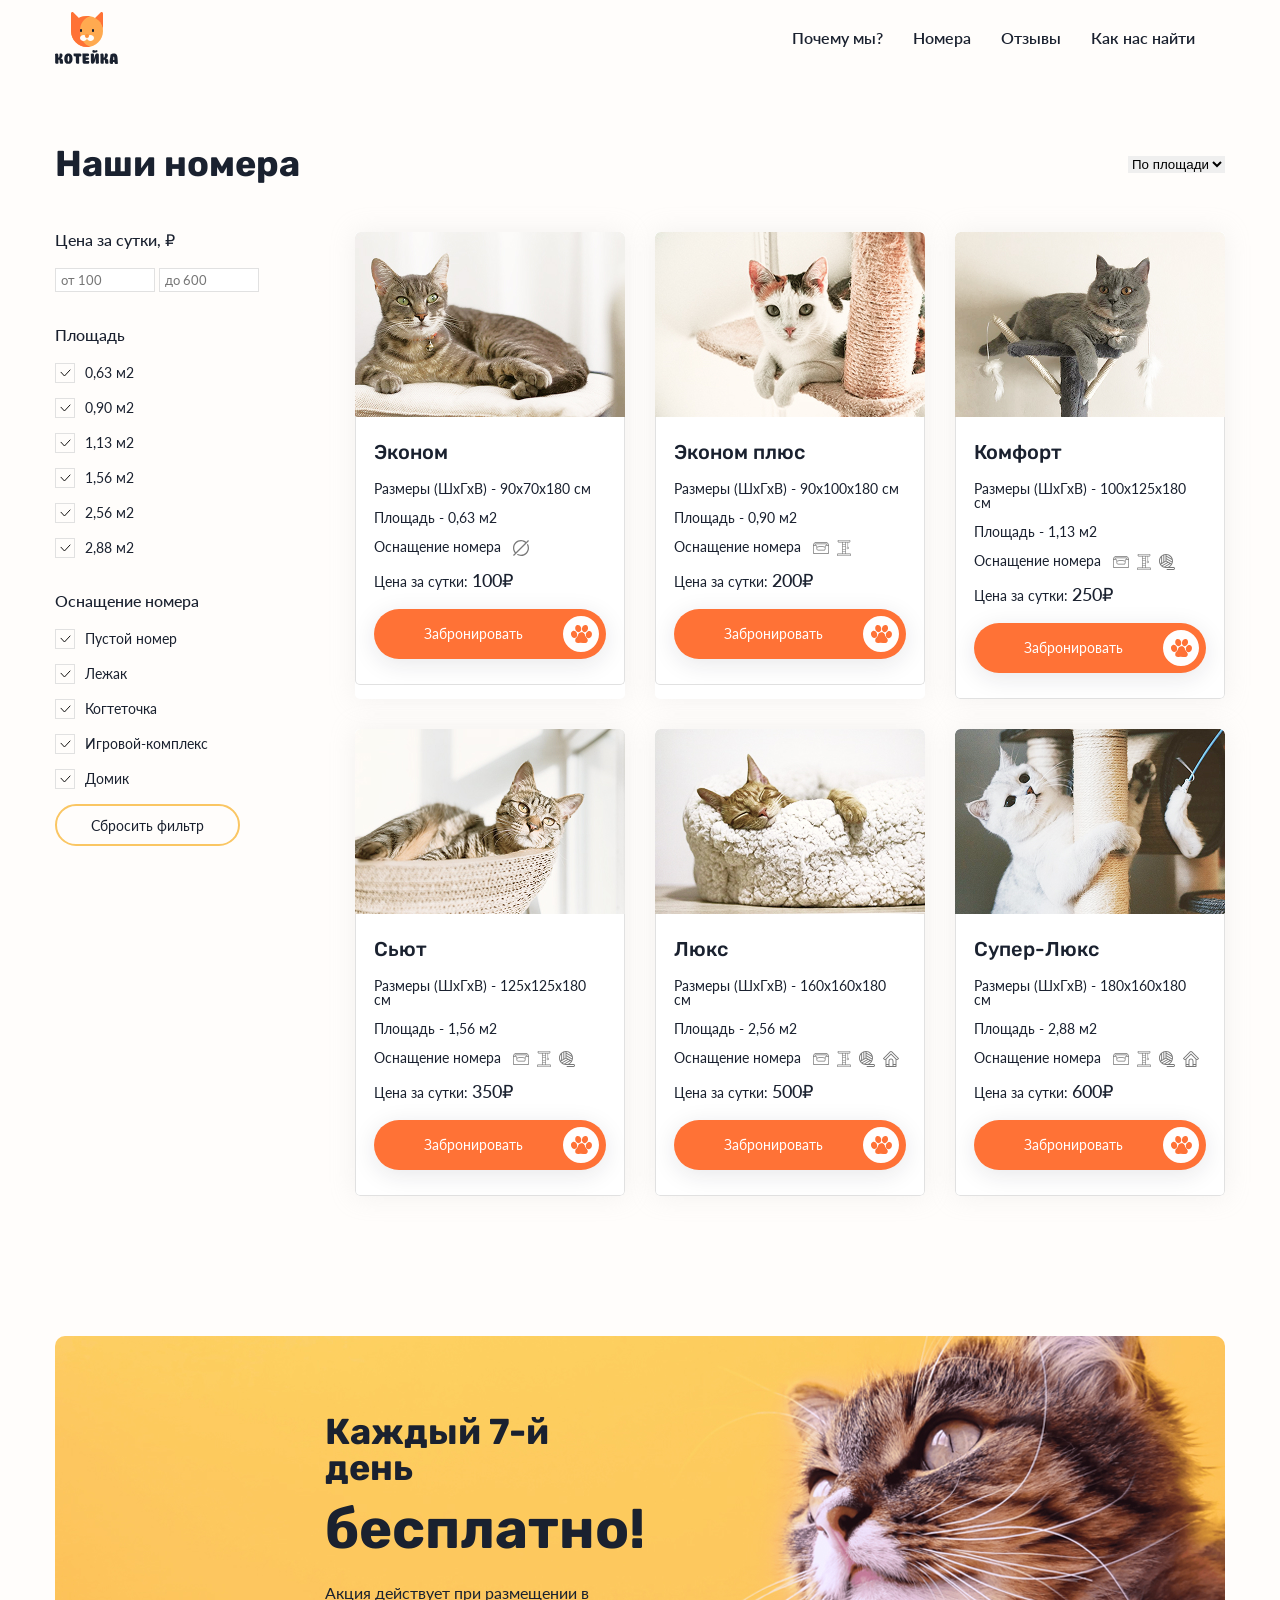
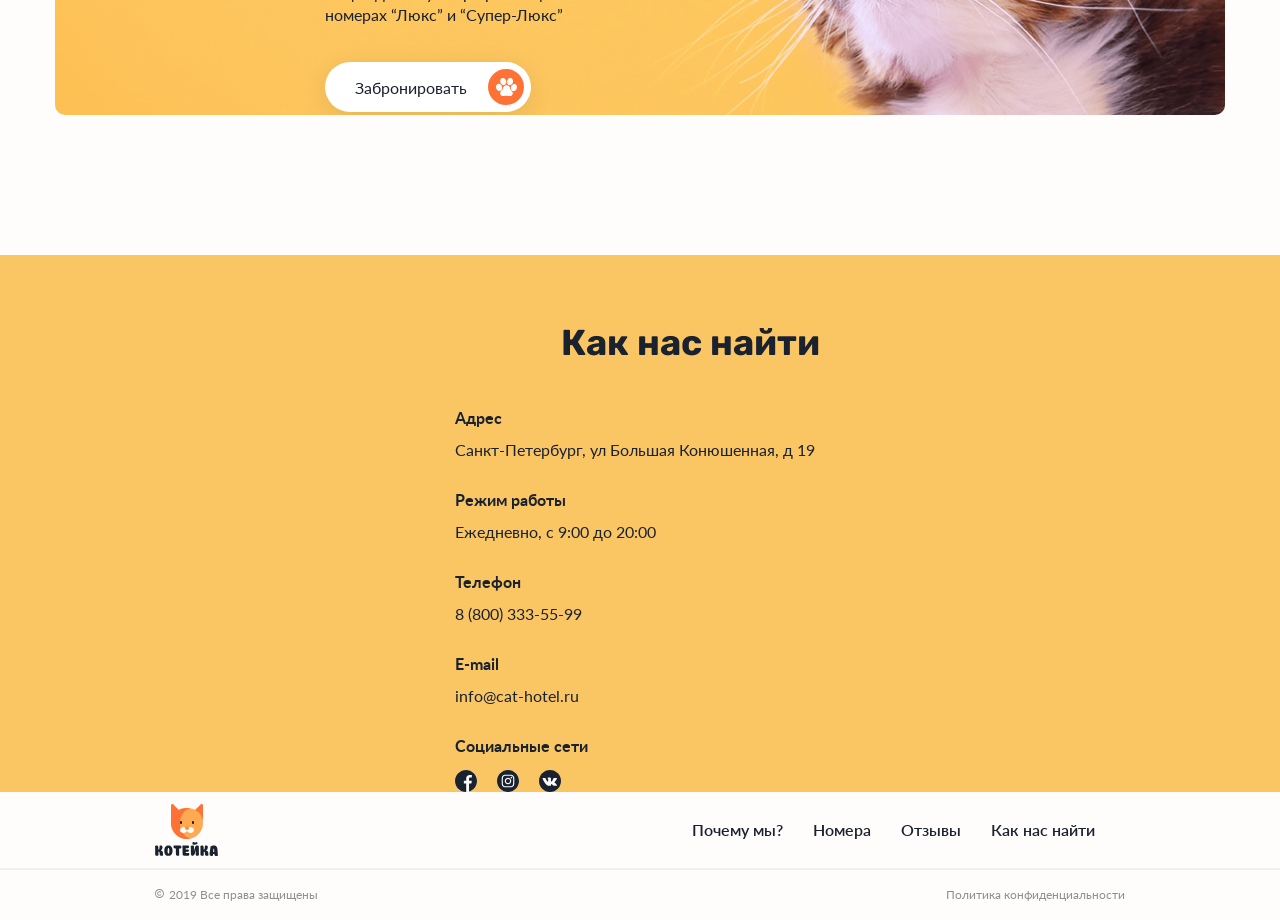
==== nomera.html @ 7b689180 "start" ====
<!DOCTYPE html>
<html lang="en">

<head>
  <meta charset="utf-8">
  <meta name="keywords" content="важные, ключевые, слова">
  <meta name="description" content="краткое описание">
  <title>Котейка</title>
  <link rel="stylesheet" href="css/reset.css">
  <link rel="stylesheet" href="css/fonts.css">
  <link rel="stylesheet" href="css/style.css">
  <link rel="stylesheet" href="css/slider_css.css">

</head>

<body>
  <div class="wrapper">
    <header class="header">
      <div class="header_top">
        <div class="container">
          <div class="headet_top-inner">
            <div class="logo"><a href="#"><img src="images/лого.svg" alt="logo"></a></div>
            <div class="header_nav">
              <ul class="nav">
                <li class="nav_list"><a href="index.html#pochemuMi">Почему мы? </a></li>
                <li class="nav_list"><a href="nomera.html">Номера </a></li>
                <li class="nav_list"><a href="index.html#reviews">Отзывы </a></li>
                <li class="nav_list"><a href="index.html#map">Как нас найти</a></li>
              </ul>
            </div>
          </div>
        </div>
      </div>
    </header>
    <main>
      <section class="filtr">
        <div class="container">
          <div class="filtr-inner">
            <!-- Заголовок и сортировка (селектолр) -->
            <div class="filtr_heading">
              <div class="heading heading-filtr">Наши номера</div>
              <select class="filtr_heading-sortirowka" name="sort">
                <option value="plB"><img src="images/filtr/sort/Vector 8.svg" alt="">По площади</option>
                <option value="plM"><img src="images/filtr/sort/Vector 82.svg" alt="">По площади</option>
                <option value="cB"><img src="images/filtr/sort/Vector 8.svg" alt="">По цене</option>
                <option value="cM"><img src="images/filtr/sort/Vector 82.svg" alt="">По цене</option>
              </select>
            </div>
            <!-- тело в котором параметры и грид -->
            <div class="filtr_body">
              <!-- параметры -->
              <div class="filtr_body_parametr">
                <p>Цена за сутки, ₽</p>
                <input type="number" placeholder="от 100" type="number" min="100" max="600">
                <input type="number" placeholder="до 600" type="number" min="100" max="600">


                <p>Площадь</p>
                <label>
                  <input type="checkbox" class="fake_ch" checked>
                  <span class="real_ch">
                    <svg width="11" height="8" viewBox="0 0 11 8" fill="none" xmlns="http://www.w3.org/2000/svg">
                      <path d="M1 3.25L4.46154 7L10 1" stroke="#141312" stroke-linecap="round"
                        stroke-linejoin="round" />
                    </svg>
                  </span>
                  0,63 м2
                </label>
                <label>
                  <input type="checkbox" class="fake_ch" checked>
                  <span class="real_ch">
                    <svg width="11" height="8" viewBox="0 0 11 8" fill="none" xmlns="http://www.w3.org/2000/svg">
                      <path d="M1 3.25L4.46154 7L10 1" stroke="#141312" stroke-linecap="round"
                        stroke-linejoin="round" />
                    </svg>
                  </span>
                  0,90 м2
                </label>
                <label>
                  <input type="checkbox" class="fake_ch" checked>
                  <span class="real_ch">
                    <svg width="11" height="8" viewBox="0 0 11 8" fill="none" xmlns="http://www.w3.org/2000/svg">
                      <path d="M1 3.25L4.46154 7L10 1" stroke="#141312" stroke-linecap="round"
                        stroke-linejoin="round" />
                    </svg>
                  </span>
                  1,13 м2
                </label>
                <label>
                  <input type="checkbox" class="fake_ch" checked>
                  <span class="real_ch">
                    <svg width="11" height="8" viewBox="0 0 11 8" fill="none" xmlns="http://www.w3.org/2000/svg">
                      <path d="M1 3.25L4.46154 7L10 1" stroke="#141312" stroke-linecap="round"
                        stroke-linejoin="round" />
                    </svg>
                  </span>
                  1,56 м2
                </label>
                <label>
                  <input type="checkbox" class="fake_ch" checked>
                  <span class="real_ch">
                    <svg width="11" height="8" viewBox="0 0 11 8" fill="none" xmlns="http://www.w3.org/2000/svg">
                      <path d="M1 3.25L4.46154 7L10 1" stroke="#141312" stroke-linecap="round"
                        stroke-linejoin="round" />
                    </svg>
                  </span>
                  2,56 м2
                </label>
                <label>
                  <input type="checkbox" class="fake_ch" checked>
                  <span class="real_ch">
                    <svg width="11" height="8" viewBox="0 0 11 8" fill="none" xmlns="http://www.w3.org/2000/svg">
                      <path d="M1 3.25L4.46154 7L10 1" stroke="#141312" stroke-linecap="round"
                        stroke-linejoin="round" />
                    </svg>
                  </span>
                  2,88 м2
                </label>

                <p class="filtr_body_parametr-fix_p">Оснащение номера</p>
                <label>
                  <input type="checkbox" class="fake_ch" checked>
                  <span class="real_ch">
                    <svg width="11" height="8" viewBox="0 0 11 8" fill="none" xmlns="http://www.w3.org/2000/svg">
                      <path d="M1 3.25L4.46154 7L10 1" stroke="#141312" stroke-linecap="round"
                        stroke-linejoin="round" />
                    </svg>
                  </span>
                  Пустой номер
                </label>
                <label>
                  <input type="checkbox" class="fake_ch" checked>
                  <span class="real_ch">
                    <svg width="11" height="8" viewBox="0 0 11 8" fill="none" xmlns="http://www.w3.org/2000/svg">
                      <path d="M1 3.25L4.46154 7L10 1" stroke="#141312" stroke-linecap="round"
                        stroke-linejoin="round" />
                    </svg>
                  </span>
                  Лежак
                </label>
                <label>
                  <input type="checkbox" class="fake_ch" checked>
                  <span class="real_ch">
                    <svg width="11" height="8" viewBox="0 0 11 8" fill="none" xmlns="http://www.w3.org/2000/svg">
                      <path d="M1 3.25L4.46154 7L10 1" stroke="#141312" stroke-linecap="round"
                        stroke-linejoin="round" />
                    </svg>
                  </span>
                  Когтеточка
                </label>
                <label>
                  <input type="checkbox" class="fake_ch" checked>
                  <span class="real_ch">
                    <svg width="11" height="8" viewBox="0 0 11 8" fill="none" xmlns="http://www.w3.org/2000/svg">
                      <path d="M1 3.25L4.46154 7L10 1" stroke="#141312" stroke-linecap="round"
                        stroke-linejoin="round" />
                    </svg>
                  </span>
                  Игровой-комплекс
                </label>
                <label>
                  <input type="checkbox" class="fake_ch" checked>
                  <span class="real_ch">
                    <svg width="11" height="8" viewBox="0 0 11 8" fill="none" xmlns="http://www.w3.org/2000/svg">
                      <path d="M1 3.25L4.46154 7L10 1" stroke="#141312" stroke-linecap="round"
                        stroke-linejoin="round" />
                    </svg>
                  </span>
                  Домик
                </label>


                <a href="#" class="knopka knopka-param">Сбросить фильтр</a>
              </div>


              <!-- грид -->
              <div class="filtr_body_grid">
                <!-- 1 -->
                <div class="filtr_body_grid_item">
                  <img src="images/filtr/content/1.jpg" alt="">
                  <div class="filtr_body_grid_item_inner">
                    <div class="filtr_body_grid_item-heading">Эконом</div>
                    <ul class="filtr_body_grid_item-ul">
                      <li class="filtr_body_grid_item-li">Размеры (ШхГхВ) - 90х70х180 см</li>
                      <li class="filtr_body_grid_item-li">Площадь - 0,63 м2</li>
                      <li class="filtr_body_grid_item-li filtr_body_grid_item-li_flex">Оснащение номера
                        <div class="filtr_body_grid_item-li_flex-img">
                          <img src="images/filtr/icons/pusto.svg" alt="">
                        </div>
                      </li>
                      <li class="filtr_body_grid_item-li">Цена за сутки: <span>100₽</span></li>
                    </ul>
                    <a href="#" class="knopka filter-knopka">Забронировать</a>
                  </div>
                </div>
                <!-- 2 -->
                <div class="filtr_body_grid_item">
                  <img src="images/filtr/content/2.jpg" alt="">
                  <div class="filtr_body_grid_item_inner">
                    <div class="filtr_body_grid_item-heading">Эконом плюс</div>
                    <ul class="filtr_body_grid_item-ul">
                      <li class="filtr_body_grid_item-li">Размеры (ШхГхВ) - 90х100х180 см</li>
                      <li class="filtr_body_grid_item-li">Площадь - 0,90 м2</li>
                      <li class="filtr_body_grid_item-li filtr_body_grid_item-li_flex">Оснащение номера
                        <div class="filtr_body_grid_item-li_flex-img">
                          <img src="images/filtr/icons/1.svg" alt="">
                          <img src="images/filtr/icons/2.svg" alt="">
                        </div>
                      </li>
                      <li class="filtr_body_grid_item-li">Цена за сутки: <span>200₽</span></li>
                    </ul>
                    <a href="#" class="knopka filter-knopka">Забронировать</a>
                  </div>
                </div>
                <!-- 3 -->
                <div class="filtr_body_grid_item">
                  <img src="images/filtr/content/3.jpg" alt="">
                  <div class="filtr_body_grid_item_inner">
                    <div class="filtr_body_grid_item-heading">Комфорт</div>
                    <ul class="filtr_body_grid_item-ul">
                      <li class="filtr_body_grid_item-li">Размеры (ШхГхВ) - 100х125х180 см</li>
                      <li class="filtr_body_grid_item-li">Площадь - 1,13 м2</li>
                      <li class="filtr_body_grid_item-li filtr_body_grid_item-li_flex">Оснащение номера
                        <div class="filtr_body_grid_item-li_flex-img">
                          <img src="images/filtr/icons/1.svg" alt="">
                          <img src="images/filtr/icons/2.svg" alt="">
                          <img src="images/filtr/icons/3.svg" alt="">
                        </div>
                      </li>
                      <li class="filtr_body_grid_item-li">Цена за сутки: <span>250₽</span></li>
                    </ul>
                    <a href="#" class="knopka filter-knopka">Забронировать</a>
                  </div>
                </div>
                <!-- 4 -->
                <div class="filtr_body_grid_item">
                  <img src="images/filtr/content/4.jpg" alt="">
                  <div class="filtr_body_grid_item_inner">
                    <div class="filtr_body_grid_item-heading">Сьют</div>
                    <ul class="filtr_body_grid_item-ul">
                      <li class="filtr_body_grid_item-li">Размеры (ШхГхВ) - 125х125х180 см</li>
                      <li class="filtr_body_grid_item-li">Площадь - 1,56 м2</li>
                      <li class="filtr_body_grid_item-li filtr_body_grid_item-li_flex">Оснащение номера
                        <div class="filtr_body_grid_item-li_flex-img">
                          <img src="images/filtr/icons/1.svg" alt="">
                          <img src="images/filtr/icons/2.svg" alt="">
                          <img src="images/filtr/icons/3.svg" alt="">
                        </div>
                      </li>
                      <li class="filtr_body_grid_item-li">Цена за сутки: <span>350₽</span></li>
                    </ul>
                    <a href="#" class="knopka filter-knopka">Забронировать</a>
                  </div>
                </div>
                <!-- 5 -->
                <div class="filtr_body_grid_item">
                  <img src="images/filtr/content/5.jpg" alt="">
                  <div class="filtr_body_grid_item_inner">
                    <div class="filtr_body_grid_item-heading">Люкс</div>
                    <ul class="filtr_body_grid_item-ul">
                      <li class="filtr_body_grid_item-li">Размеры (ШхГхВ) - 160х160х180 см</li>
                      <li class="filtr_body_grid_item-li">Площадь - 2,56 м2</li>
                      <li class="filtr_body_grid_item-li filtr_body_grid_item-li_flex">Оснащение номера
                        <div class="filtr_body_grid_item-li_flex-img">
                          <img src="images/filtr/icons/1.svg" alt="">
                          <img src="images/filtr/icons/2.svg" alt="">
                          <img src="images/filtr/icons/3.svg" alt="">
                          <img src="images/filtr/icons/4.svg" alt="">
                        </div>
                      </li>
                      <li class="filtr_body_grid_item-li">Цена за сутки: <span>500₽</span></li>
                    </ul>
                    <a href="#" class="knopka filter-knopka">Забронировать</a>
                  </div>
                </div>
                <!-- 6 -->
                <div class="filtr_body_grid_item">
                  <img src="images/filtr/content/6.jpg" alt="">
                  <div class="filtr_body_grid_item_inner">
                    <div class="filtr_body_grid_item-heading">Супер-Люкс</div>
                    <ul class="filtr_body_grid_item-ul">
                      <li class="filtr_body_grid_item-li">Размеры (ШхГхВ) - 180х160х180 см</li>
                      <li class="filtr_body_grid_item-li">Площадь - 2,88 м2</li>
                      <li class="filtr_body_grid_item-li filtr_body_grid_item-li_flex">Оснащение номера
                        <div class="filtr_body_grid_item-li_flex-img">
                          <img src="images/filtr/icons/1.svg" alt="">
                          <img src="images/filtr/icons/2.svg" alt="">
                          <img src="images/filtr/icons/3.svg" alt="">
                          <img src="images/filtr/icons/4.svg" alt="">
                        </div>
                      </li>
                      <li class="filtr_body_grid_item-li">Цена за сутки: <span>600₽</span></li>
                    </ul>
                    <a href="#" class="knopka filter-knopka">Забронировать</a>
                  </div>
                </div>
              </div>
            </div>
          </div>
        </div>
      </section>
      <section class="aside">
        <div class="container">
          <div class="aside-inner">
            <div class="aside_inner-item">
              <div class="aside-h1">Каждый 7-й день</div>
              <div class="aside-h2">бесплатно!</div>
              <div class="aside-p">Акция действует при размещении
                в номерах “Люкс” и “Супер-Люкс” </div>
              <a href="#" class="knopka oboi_knopka">Забронировать</a>
            </div>
          </div>
        </div>

      </section>
      <section class="map" id="map">
        <div class="container">
          <div class="map-inner">
            <div class="map_text">
              <div class="heading heading_map">Как нас найти</div>
              <div class="map_text_fake">
                <div class="map_text_heading-mini">Адрес</div>
                <div class="map_text_p">Санкт-Петербург,
                  ул Большая Конюшенная, д 19</div>

                <div class="map_text_heading-mini">Режим работы</div>
                <div class="map_text_p">Ежедневно, с 9:00 до 20:00</div>

                <div class="map_text_heading-mini">Телефон</div>
                <div class="map_text_p">8 (800) 333-55-99</div>

                <div class="map_text_heading-mini">E-mail</div>
                <div class="map_text_p">info@cat-hotel.ru</div>

                <div class="map_text_heading-mini">Социальные сети</div>
                <ul class="map_text_ul">
                  <a href="#" class="map_text_ul_li">
                    <li><img src="images/icons/1.svg" alt=""></li>
                  </a>
                  <a href="#" class="map_text_ul_li">
                    <li><img src="images/icons/2.svg" alt=""></li>
                  </a>
                  <a href="#" class="map_text_ul_li">
                    <li><img src="images/icons/3.svg" alt=""></li>
                  </a>
                </ul>
              </div>
            </div>
          </div>
        </div>
        <div class="map_script">
          <script type="text/javascript" charset="utf-8" async
            src="https://api-maps.yandex.ru/services/constructor/1.0/js/?um=constructor%3Aa5fc6bd078cab195d13f2b5de5ab427fbbad69decf371b7829a983c50aaca92b&amp;width=800&amp;height=580&amp;lang=ru_RU&amp;scroll=true"></script>
        </div>
      </section>
      <footer class="footer">
        <div class="header_top">
          <div class="container">
            <div class="container-footer">
              <div class="headet_top-inner">
                <div class="logo"><a href="#"><img src="images/лого.svg" alt="logo"></a></div>
                <div class="header_nav">
                  <ul class="nav">
                    <li class="nav_list"><a href="index.html#pochemuMi">Почему мы? </a></li>
                    <li class="nav_list"><a href="nomera.html">Номера </a></li>
                    <li class="nav_list"><a href="index.html#reviews">Отзывы </a></li>
                    <li class="nav_list"><a href="index.html#map">Как нас найти</a></li>
                  </ul>
                </div>
              </div>
            </div>
          </div>
        </div>
        <div class="linia"></div>
        <div class="footer_bottom">
          <div class="container">
            <div class="container-footer">
              <div class="footer_bottom-inner">
                <div class="footer_bottom-p"><img src="images/main/c.svg" alt="">2019 Все права
                  защищены</div>
                <div class="footer_bottom-p">Политика конфиденциальности</div>
              </div>
            </div>
          </div>
        </div>
      </footer>
    </main>
  </div>
  <script src="js/jquery-3.7.1.min.js"></script>
  <script src="js/slick-1.8.1/slick/slick.min.js"></script>
  <script src="js/index.js"></script>

</body>

</html>
---- css/fonts.css ----
@font-face {
  font-family: "Lato-Regular";
  src: local("Lato-Regular"),
        url("../fonts/Lato-Regular.woff2") format('woff2');
  font-display: swap;
}

@font-face {
  font-family: "Lato-Medium";
  src: local("Lato-Medium"),
        url("../fonts/Lato-Medium.woff2") format('woff2');
  font-display: swap;
}
@font-face {
  font-family: "Lato-SemiBold";
  src: local("Lato-SemiBold"),
        url("../fonts/Lato-SemiBold.woff2") format('woff2');
  font-display: swap;
}
@font-face {
  font-family: "Lato-Bold";
  src: local("Lato-Bold"),
        url("../fonts/Lato-Bold.woff2") format('woff2');
  font-display: swap;
}


@font-face {
  font-family: "Rubik-Medium";
  src: local("Rubik-Medium"),
        url("../fonts/Rubik-Medium.woff2") format('woff2');
  font-display: swap;
}
@font-face {
  font-family: "Rubik-Bold";
  src: local("Rubik-Bold"),
        url("../fonts/Rubik-Bold.woff2") format('woff2');
  font-display: swap;
}
---- css/style.css ----
/* позволяет урезать излишек контента */
body {
    font-size: 16px;
    font-family: "Lato-Regular", sans-serif;
    color: #1A212F;
    background-color: #FFFDFB;
}

/* убираем скролл и делаем 100% ширину и высоту */
.wrapper {
    min-height: 100%;
    width: 100%;
    overflow: hidden;
}

.container {
    max-width: 1200px;
    padding: 0 15px;
    margin: 0 auto;
    height: 100%;
}

.knopka {
    display: inline-block;
    position: relative;

    box-shadow: 0 5px 25px 0 rgba(26, 33, 47, 0.1);
    background-color: white;
    border-radius: 25px;

    height: 50px;
    width: 206px;
    padding: 18px 63px 20px 30px;

    transition: all 0.3s;

}

.knopka:hover {
    transform: scale(1.1);
}

.heading {
    font-family: "Rubik-Bold", sans-serif;
    font-size: 36px;
    text-align: center;
    margin-bottom: 70px;
}

/* HEADER=============================================================================================================================== */

.headet_top-inner {
    display: flex;
    justify-content: space-between;
    height: 76px;
    font-family: "Lato-SemiBold", sans-serif;

}

.logo {
    display: flex;
    align-items: center;
}

.logo img {
    overflow: hidden;
}

.header_nav {
    display: flex;
    align-items: center;

}

.nav {
    display: flex;

}

.nav_list {
    margin-right: 30px;
}

/* OBOI=============================================================================================================================== */
.oboi {
    background-image: url("../images/main/котейка_main.svg");
    /* на всю ширину */
    background-size: cover;
    background-position: center;
    background-repeat: no-repeat;
    position: relative;
    z-index: 0;
    margin-bottom: 140px;
}

/* та фигура странная в картинке */
.oboi::after {
    content: "";
    position: absolute;

    width: 1048px;
    /* дал высоту такую же как и уобоев, дабы не вылахила за края */
    height: 504px;

    /* центрирует по вертикали кнопку  */
    top: 50%;
    right: 50%;
    transform: translateY(-50%);

    background: url("../images/main/Vector.svg") no-repeat center;
    z-index: -1;
}

.oboi-inner {
    display: flex;
    flex-direction: column;
    justify-content: center;

    height: 504px;
}

.oboi_text {
    margin-bottom: 15px;
}

.oboi_h1 {
    margin-bottom: 25px;
    font-size: 62px;
    font-family: "Rubik-Bold", sans-serif;
}

.oboi_text2 {
    font-size: 20px;
    font-family: "Lato-Medium", sans-serif;
    margin-bottom: 40px;
}

.oboi_knopka::after {
    content: "";
    position: absolute;

    width: 36px;
    height: 36px;

    /* центрирует по вертикали кнопку  */
    top: 50%;
    transform: translateY(-50%);

    right: 7px;
    background: url("../images/lapa_button.svg") no-repeat center;
}

/* pochemuMi=============================================================================================================================== */

.pochemuMi-inner {
    display: flex;
    flex-direction: column;
    position: relative;
    margin-bottom: 140px;
}

.pochemuMi-inner::before {
    content: "";
    position: absolute;

    width: 354px;
    height: 346px;

    right: -187px;
    top: -100px;

    background: url("../images/background/lapa.svg") no-repeat center;

    z-index: -1;
}

.pochemuMi_setka {
    display: grid;
    grid-template-rows: repeat(2, 1fr);
    grid-template-columns: repeat(3, 1fr);
    grid-gap: 30px;
}

.pochemuMi_setka-inner {
    padding: 30px;
    box-shadow: 0 0 25px 0 rgba(208, 208, 208, 0.25);
    background: #fff;
    border-radius: 8px;


}

.pochemuMi_setka-inner img {
    /* необязательно но пусть будет */
    width: 91px;
    height: 91px;
    margin-bottom: 35px;
}

.pochemuMi_setka-inner-h {
    font-family: "Rubik-Medium", sans-serif;
    font-size: 22px;
    line-height: 140%;
    margin-bottom: 20px;

}

.pochemuMi_setka-inner-p {
    line-height: 140%;
}

/* nomera=============================================================================================================================== */

.nomera {
    margin-bottom: 140px;
}

.nomera-inner {
    position: relative;
    display: flex;
    flex-direction: column;
}

.nomera-inner::before {
    content: "";
    position: absolute;

    width: 484px;
    height: 151px;

    left: -160px;
    top: 31px;

    opacity: 20%;
    background: url("../images/background/riba.svg") no-repeat center;

    z-index: -1;
}


/* сам слайдер */
.nomera_slider {
    position: relative;
    margin-bottom: 43px;

}

.nomera_slider-slide {
    display: flex;
    align-items: center;
}

.slide_image {
    border-radius: 10px;
    width: 600px;
    height: 404px;
}

.slide-content {
    display: flex;
    flex-direction: column;

    padding: 40px 100px;
    background-color: #fff;
    box-shadow: 0 0 25px 0 rgba(208, 208, 208, 0.25);
    border-radius: 8px;

    margin-left: -70px;
    margin-right: 140px;
    width: 500px;

}

.slide-content-h {
    font-family: "Rubik-Medium", sans-serif;
    font-size: 22px;
    margin-bottom: 30px;
}

.slide-content-item {
    margin-bottom: 20px;
    display: flex;
}

.slide-content-item:last-child {
    margin-bottom: 30px;
}

/* кружочек */
.slide-content-item span {
    width: 13px;
    height: 13px;
    background-color: #FAC663;
    border-radius: 50%;
    margin-right: 8px;
}

.slide-content-knopka {
    background-color: #FF7236;
    color: rgb(255, 255, 255);
}

.slide-content-knopka::after {
    content: "";
    position: absolute;

    width: 36px;
    height: 36px;

    /* центрирует по вертикали кнопку  */
    top: 50%;
    transform: translateY(-50%);

    right: 7px;
    background: url("../images/lapa_button2.svg") no-repeat center;
}


/* reviews=============================================================================================================================== */

.reviews {
    margin-bottom: 219px;
}

.reviews-inner {
    display: flex;
    flex-direction: column;
    position: relative;
}

.reviews-inner::before {
    content: "";
    position: absolute;

    width: 283px;
    height: 291px;

    right: -230px;
    top: -110px;

    background: url("../images/background/lapa2.svg") no-repeat center;

    z-index: -1;
}


.reviews_slider {
    position: relative;
}

/* сам слайд */
.reviews_slider-slide {
    display: flex;
    padding: 38px;
    margin-right: 30px;
    max-width: 700px;
    max-height: 206px;
    box-sizing: border-box;

    font-family: "Lato-Medium", sans-serif;

    box-shadow: 0 0 25px 0 rgba(208, 208, 208, 0.25);
    background: #fff;
    border-radius: 8px;

}

.reviews_slider_slide-kaw {
    margin-right: 8px;
}

.reviews_slider_slide-reviews {
    display: flex;
    flex-direction: column;
    line-height: 140%;

}

.reviews_slider-slide-reviews-text {
    margin-bottom: 25px;
}

.reviews_slider-slide-reviews-meta {
    display: flex;
    justify-content: space-between;
    font-size: 14px;
    color: #848484;
}


/* map=============================================================================================================================== */

.map {
    background-color: #FAC663;
    display: flex;
}

.map-inner {
    display: flex;
    justify-self: start;
}

.map_text {
    display: flex;
    flex-direction: column;
    width: 470px;
    margin-left: 100px;
}

.heading_map {
    margin-top: 70px;
    margin-bottom: 50px;
}

.map_text_heading-mini {
    margin-top: 35px;
    margin-bottom: 15px;
    font-family: "Lato-Bold", sans-serif;
}

.map_text_heading-mini:first-child {
    margin-top: 0px;
}

.map_text_ul {
    display: flex;
}

.map_text_ul_li {
    margin-right: 20px;
    transition: 1s;
}

.map_text_ul_li:hover {
    transform: scale(1.5) rotateZ(360deg);
}

.map_script {
    display: flex;
    justify-content: end;
}


/* footer=============================================================================================================================== */

.container-footer {
    padding: 0px 100px;
}


.linia {
    border: 1px solid #efefef;
}

.footer_bottom-inner {
    display: flex;
    justify-content: space-between;
    align-items: center;
    height: 50px;

    font-size: 12px;
    color: #8f8f8f;
}

.footer_bottom-p img {
    margin-right: 5px;
}

/* filtr=============================================================================================================================== */

.filtr {
    margin-bottom: 140px;
}

.filtr-inner {}

.filtr_heading {
    display: flex;
    justify-content: space-between;
    align-items: center;
    margin-top: 70px;
    margin-bottom: 50px;
}

.heading-filtr {
    text-align: center;
    margin-bottom: 0px;
}

/* селектор сортировки */
.filtr_heading_sortirowka {}

/* тело */
.filtr_body {
    display: flex;
    justify-content: space-between;
}

/* param====================================================================================================== */
.filtr_body_parametr {
    font-family: "Lato-Regular", sans-serif;
    font-size: 14px;
    margin-right: 15px;
}

/* все буквыи и галочки */
.filtr_body_parametr p {
    margin-bottom: 20px;
    font-size: 16px;
    font-family: "Lato-Medium", sans-serif;
}

/* перед кнопкой отступ */
.filtr_body_parametr p:last-child {
    margin-bottom: 40px;
}

.filtr_body_parametr-fix_p {
    margin-top: 35px;
}

/* ввод вручную */
.filtr_body_parametr input {
    margin-bottom: 35px;
    border: 1px solid #e1e1e1;
    width: 100px;
    height: 24px;

    padding-left: 5px;
}

.filtr_body_parametr label {
    margin-bottom: 15px;
    display: flex;
    align-items: center;
    width: fit-content;
}

/* стилизация через инпут */
.filtr_body_parametr input[type="checkbox"] {
    margin-bottom: 0px;
    margin-right: 10px;

    width: 20px;
    height: 20px;

    accent-color: #FFFDFB;
    border: 1px solid #e1e1e1;
    box-shadow: 0 0 0 1px #e1e1e1;
    background-clip: content-box;


}

.knopka-param {
    display: inline-block;

    background-color: transparent;

    box-shadow: none;
    border-radius: 25px;
    width: 185px;
    height: 42px;

    padding: 13px 34px 15px;
    margin-bottom: 15px;

    border: 2px solid #FAC663;
}

.real_ch {
    display: flex;
    justify-content: center;
    align-items: center;

    width: 20px;
    height: 20px;
    border: 1px solid #e1e1e1;

    margin-right: 10px;
}

.real_ch svg {
    display: none;
}

.fake_ch {
    position: absolute;
    clip: rect(0, 0, 0, 0);
}

.fake_ch:checked+.real_ch svg {
    display: block;
}

/* грид================================================================================================================================================== */
.filtr_body_grid {
    display: grid;
    grid-template-rows: repeat(2, 1fr);
    grid-template-columns: repeat(3, 1fr);
    grid-gap: 30px;
}

/* сам пункт */
.filtr_body_grid_item {
    display: flex;
    flex-direction: column;
    box-shadow: 0 0 25px 0 rgba(208, 208, 208, 0.25);
    background: #fff;

    border-radius: 5px;
    overflow: hidden;

    width: 270px;


}

/* внутренности кроме img */
.filtr_body_grid_item_inner {
    padding: 25px 18px;
    border-bottom: 1px solid #E1E1E1;
    border-right: 1px solid #E1E1E1;
    border-left: 1px solid #E1E1E1;
    border-radius: 0 0 5px 5px;

    font-size: 14px;
}

.filtr_body_grid_item-heading {
    font-family: "Rubik-Medium", sans-serif;
    font-size: 20px;
}

.filtr_body_grid_item-ul {
    display: grid;
    padding: 20px 0px;
    gap: 15px;
}

.filtr_body_grid_item-li {}

.filtr_body_grid_item-li span {
    font-family: "Lato-Medium", sans-serif;
    font-size: 18px;
}

.filtr_body_grid_item-li_flex-img {
    display: flex;
    margin-left: 12px;
    gap: 8px;
    align-items: center;
}

.filtr_body_grid_item-li_flex-img img:last-child {
    margin-left: 0;
}

.filtr_body_grid_item-li_flex {
    display: flex;
    text-align: center;

}

.filter-knopka {
    background-color: #FF7236;
    color: rgb(255, 255, 255);
    font-size: 14px;
    width: 100%;
    text-align: center;
}

.filter-knopka::after {
    content: "";
    position: absolute;

    width: 36px;
    height: 36px;

    /* центрирует по вертикали кнопку  */
    top: 50%;
    transform: translateY(-50%);

    right: 7px;
    background: url("../images/lapa_button2.svg") no-repeat center;
}

/* aside================================================================================================================================================== */

.aside {
    margin-bottom: 140px;
}

.aside-inner {
    background: url("/images/filtr/aside.jpg") no-repeat center;
    border-radius: 10px;
    overflow: hidden;
    width: 1170px;
    height: 379px;
}

.aside_inner-item {
    display: flex;
    flex-direction: column;
    justify-content: center;
    padding: 78px 581px 78px 270px;
}

.aside-h1 {
    font-size: 36px;
    font-family: "Rubik-Bold", sans-serif;
    margin-bottom: 15px;
}

.aside-h2 {
    font-size: 56px;
    font-family: "Rubik-Bold", sans-serif;
    margin-bottom: 25px;
}

.aside-p {
    line-height: 140%;
    margin-bottom: 35px;
}
---- css/slider_css.css ----
/* Слайдер */
.slick-slider {}

/* Слайдер запущений */
.slick-slider.slick-initialized {}

/* Слайдер з крапками */
.slick-slider.slick-dotted {}

/* Обмежувальна оболонка */
.slick-list {
}

/* Стрічка слайдів */
.slick-track {
  display: flex;
}

/* Слайд */
.slick-slide {}

/* Слайд активний (показується) */
.slick-slide.slick-active {}

/* Слайд основний */
.slick-slide.slick-current {}

/* Слайд по центру */
.slick-slide.slick-center {}

/* Клонований слайд */
.slick-slide.slick-cloned {}

/* Стрілка */
.slick-arrow {}

/* Стрілка вліво */
.slick-arrow.slick-prev {}

/* Стрілка вправо */
.slick-arrow.slick-next {}

/* Стрілка не активна */
.slick-arrow.slick-disabled {}

/* Точки (буліти) */
.slick-dots {}

.slick-dots li {}

/* Активна точка */
.slick-dots li.slick-active {}

/* Елемент точки */
.slick-dots li button {}


.nomera_slider .slick-list {
  overflow: hidden;
}

.nomera_slider .slick-arrow {
  position: absolute;
  bottom: -10px;
  /* ширина и высота стрелок */
  width: 60px;
  height: 60px;

  background-color: #fff;
  box-shadow: 0 2px 12px 0 rgba(173, 152, 143, 0.25);
  border-radius: 50%;
}

/* назад */
.nomera_slider .slick-arrow.slick-prev {
  right: 80px;
  font-size: 0px;
  background: url("/images/slider/left.svg")0 0 / 100% no-repeat;
}

/* вперед */
.nomera_slider .slick-arrow.slick-next {
  right: 0px;
  font-size: 0px;
  background: url("/images/slider/right.svg") 0 0 / 100% no-repeat;
}

/* точечки ---------------------------------------------------------------------------------------------------------------------------------*/

.nomera_slider .slick-dots {
  display: flex;
  align-items: center;
  justify-content: center;
  margin-top: 55px;
}

.nomera_slider .slick-dots li {
  margin-right: 12px;
}

/* Активна точка */
.nomera_slider .slick-dots li.slick-active button {
  background-color: #FAC663;
  font-size: 0px;
  width: 12px;
  height: 12px;
  border-radius: 50%;
}

/* Елемент точки */
.nomera_slider .slick-dots li button {
  font-size: 0px;
  width: 12px;
  height: 12px;
  background-color: #E1E1E1;
  border-radius: 50%;
}



/* ОТЗЫВЫ=========================================================================================================================================================== */



.reviews_slider .slick-arrow {
  position: absolute;
  bottom: -10px;
  /* ширина и высота стрелок */
  width: 60px;
  height: 60px;

  background-color: #fff;
  box-shadow: 0 2px 12px 0 rgba(173, 152, 143, 0.25);
  border-radius: 50%;
}

/* назад */
.reviews_slider .slick-arrow.slick-prev {
  right: 80px;
  font-size: 0px;
  background: url("/images/slider/left.svg")0 0 / 100% no-repeat;
}

/* вперед */
.reviews_slider .slick-arrow.slick-next {
  right: 0px;
  font-size: 0px;
  background: url("/images/slider/right.svg") 0 0 / 100% no-repeat;
}

/* точечки ---------------------------------------------------------------------------------------------------------------------------------*/

.reviews_slider .slick-dots {
  display: flex;
  align-items: center;
  justify-content: center;
  margin-top: 55px;
}

.reviews_slider .slick-dots li {
  margin-right: 12px;
}

/* Активна точка */
.reviews_slider .slick-dots li.slick-active button {
  background-color: #FAC663;
  font-size: 0px;
  width: 12px;
  height: 12px;
  border-radius: 50%;
}

/* Елемент точки */
.reviews_slider .slick-dots li button {
  font-size: 0px;
  width: 12px;
  height: 12px;
  background-color: #E1E1E1;
  border-radius: 50%;
}
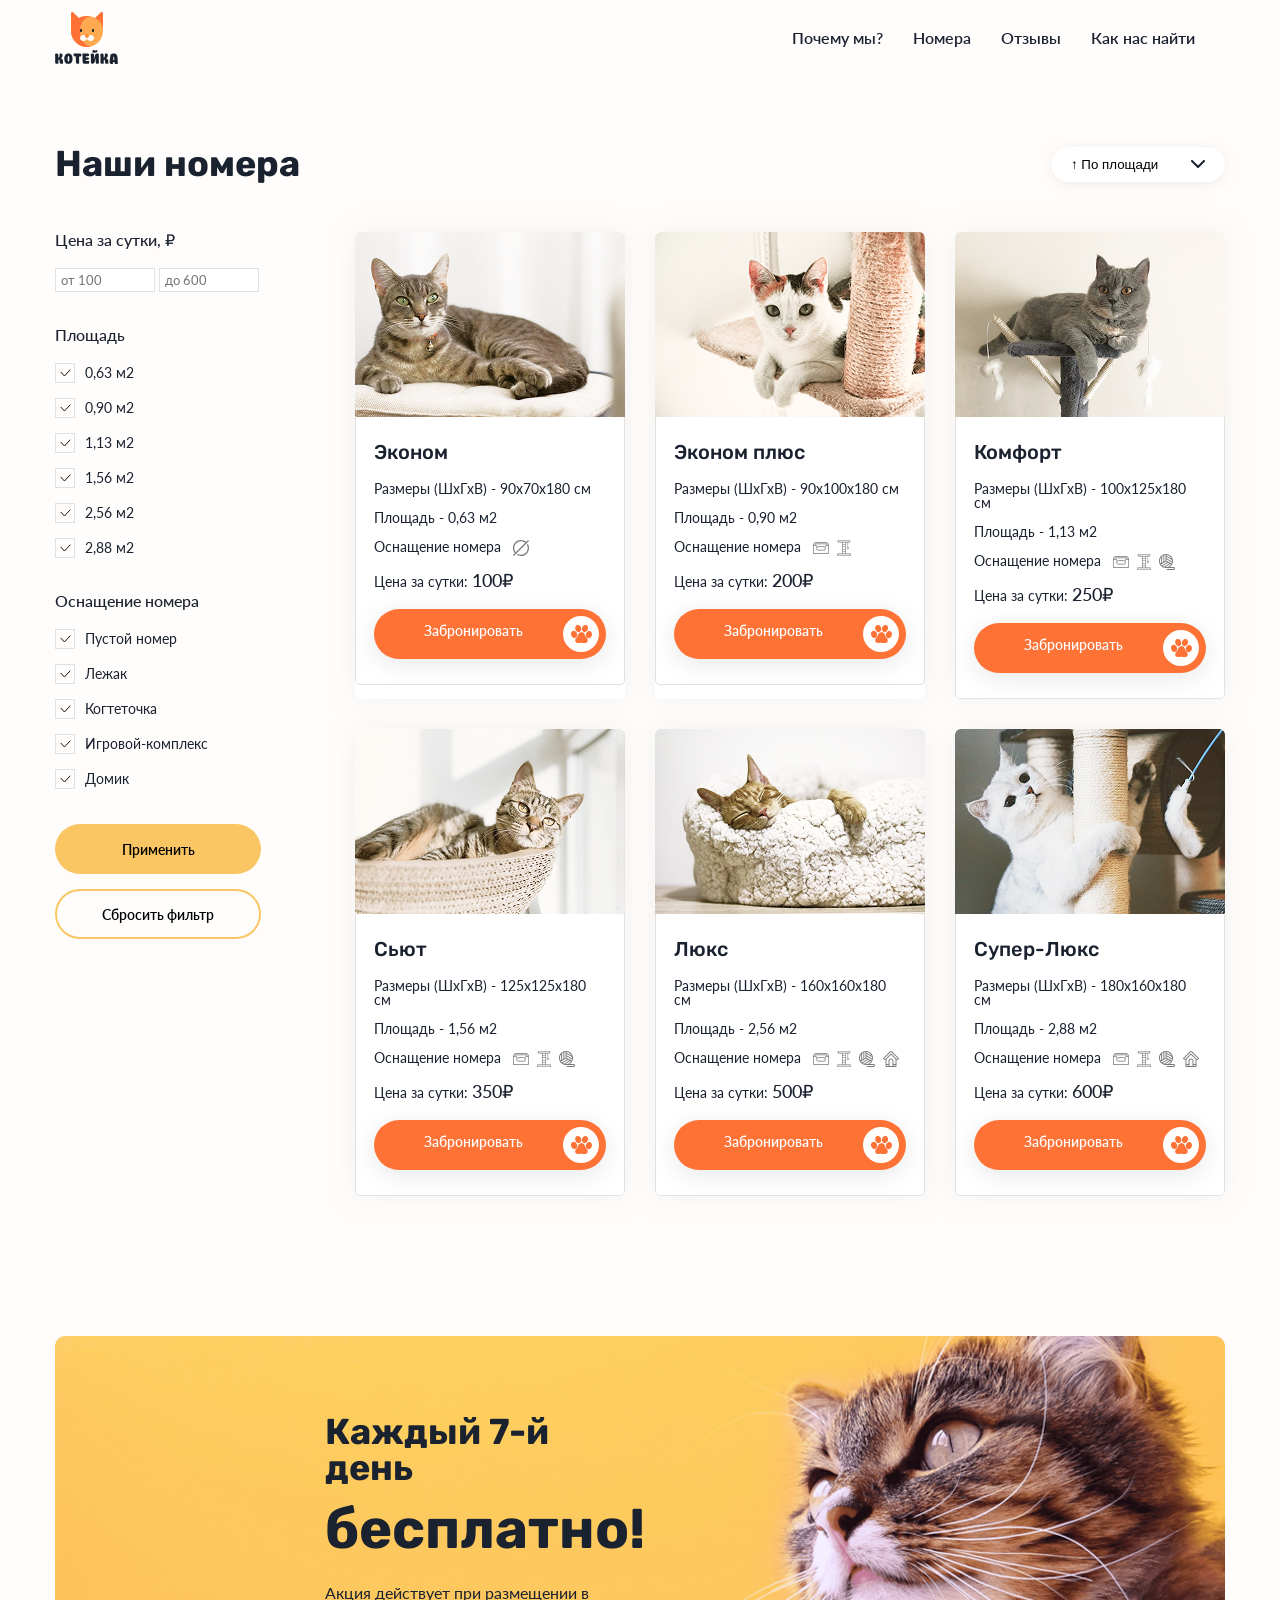
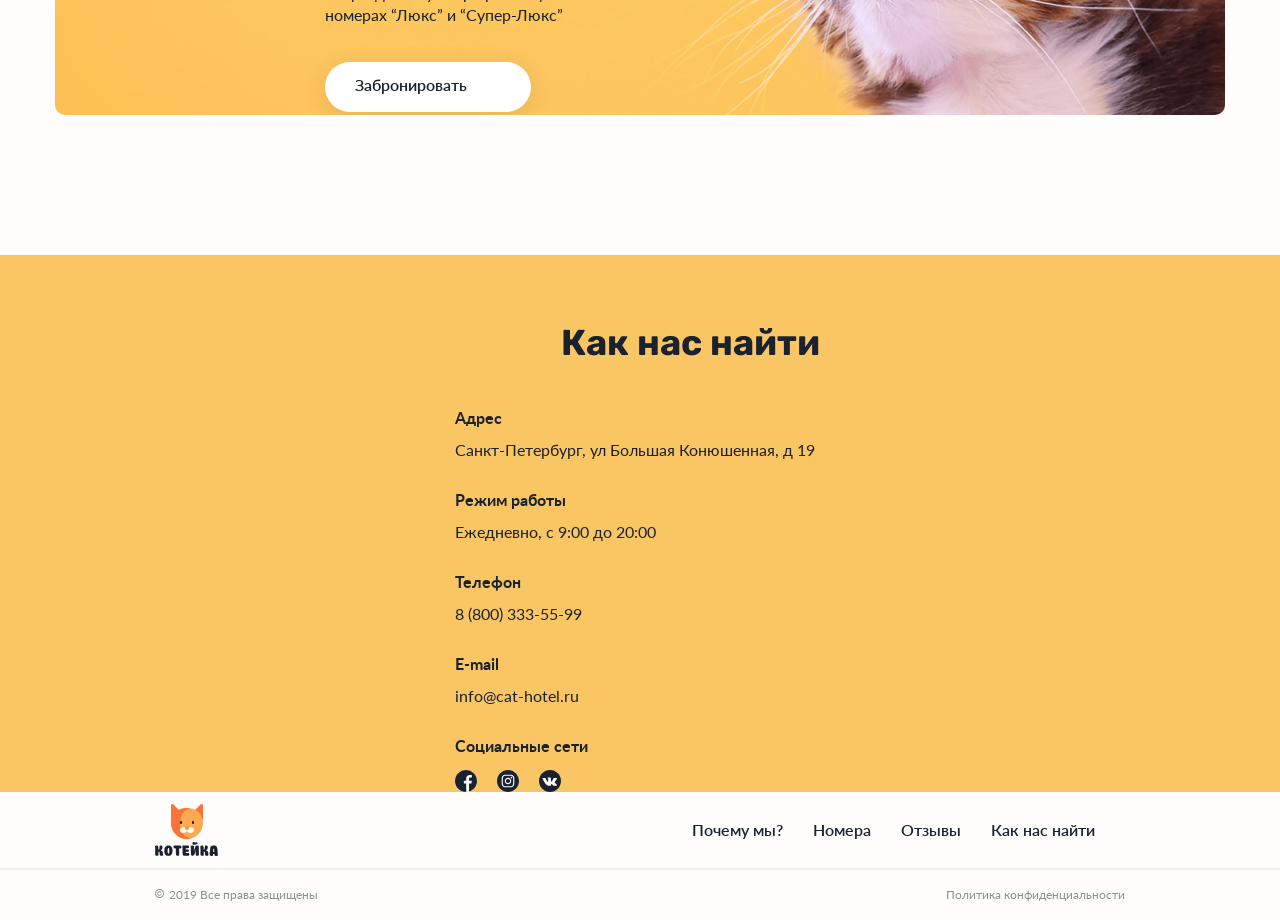
==== commit 32da6776: "сделал title_castom полностью рабочий(вроде) далее фиксы и фильтр номеров" ====
--- a/nomera.html
+++ b/nomera.html
@@ -8,7 +8,8 @@
   <title>Котейка</title>
   <link rel="stylesheet" href="css/reset.css">
   <link rel="stylesheet" href="css/fonts.css">
-  <link rel="stylesheet" href="css/style.css">
+  <link rel="stylesheet" href="css/globalStyle.css">
+  <link rel="stylesheet" href="css/nomera.css">
   <link rel="stylesheet" href="css/slider_css.css">
 
 </head>
@@ -39,138 +40,144 @@
             <!-- Заголовок и сортировка (селектолр) -->
             <div class="filtr_heading">
               <div class="heading heading-filtr">Наши номера</div>
-              <select class="filtr_heading-sortirowka" name="sort">
-                <option value="plB"><img src="images/filtr/sort/Vector 8.svg" alt="">По площади</option>
-                <option value="plM"><img src="images/filtr/sort/Vector 82.svg" alt="">По площади</option>
-                <option value="cB"><img src="images/filtr/sort/Vector 8.svg" alt="">По цене</option>
-                <option value="cM"><img src="images/filtr/sort/Vector 82.svg" alt="">По цене</option>
+              <select class="filtr_heading-sortirowka">
+                <option value="plB">↑ По площади</option>
+                <option value="plM">↓ По площади</option>
+                <option value="cB">↑ По цене</option>
+                <option value="cM">↓ По цене</option>
               </select>
             </div>
             <!-- тело в котором параметры и грид -->
             <div class="filtr_body">
               <!-- параметры -->
               <div class="filtr_body_parametr">
-                <p>Цена за сутки, ₽</p>
-                <input type="number" placeholder="от 100" type="number" min="100" max="600">
-                <input type="number" placeholder="до 600" type="number" min="100" max="600">
-
-
-                <p>Площадь</p>
-                <label>
-                  <input type="checkbox" class="fake_ch" checked>
-                  <span class="real_ch">
-                    <svg width="11" height="8" viewBox="0 0 11 8" fill="none" xmlns="http://www.w3.org/2000/svg">
-                      <path d="M1 3.25L4.46154 7L10 1" stroke="#141312" stroke-linecap="round"
-                        stroke-linejoin="round" />
-                    </svg>
-                  </span>
-                  0,63 м2
-                </label>
-                <label>
-                  <input type="checkbox" class="fake_ch" checked>
-                  <span class="real_ch">
-                    <svg width="11" height="8" viewBox="0 0 11 8" fill="none" xmlns="http://www.w3.org/2000/svg">
-                      <path d="M1 3.25L4.46154 7L10 1" stroke="#141312" stroke-linecap="round"
-                        stroke-linejoin="round" />
-                    </svg>
-                  </span>
-                  0,90 м2
-                </label>
-                <label>
-                  <input type="checkbox" class="fake_ch" checked>
-                  <span class="real_ch">
-                    <svg width="11" height="8" viewBox="0 0 11 8" fill="none" xmlns="http://www.w3.org/2000/svg">
-                      <path d="M1 3.25L4.46154 7L10 1" stroke="#141312" stroke-linecap="round"
-                        stroke-linejoin="round" />
-                    </svg>
-                  </span>
-                  1,13 м2
-                </label>
-                <label>
-                  <input type="checkbox" class="fake_ch" checked>
-                  <span class="real_ch">
-                    <svg width="11" height="8" viewBox="0 0 11 8" fill="none" xmlns="http://www.w3.org/2000/svg">
-                      <path d="M1 3.25L4.46154 7L10 1" stroke="#141312" stroke-linecap="round"
-                        stroke-linejoin="round" />
-                    </svg>
-                  </span>
-                  1,56 м2
-                </label>
-                <label>
-                  <input type="checkbox" class="fake_ch" checked>
-                  <span class="real_ch">
-                    <svg width="11" height="8" viewBox="0 0 11 8" fill="none" xmlns="http://www.w3.org/2000/svg">
-                      <path d="M1 3.25L4.46154 7L10 1" stroke="#141312" stroke-linecap="round"
-                        stroke-linejoin="round" />
-                    </svg>
-                  </span>
-                  2,56 м2
-                </label>
-                <label>
-                  <input type="checkbox" class="fake_ch" checked>
-                  <span class="real_ch">
-                    <svg width="11" height="8" viewBox="0 0 11 8" fill="none" xmlns="http://www.w3.org/2000/svg">
-                      <path d="M1 3.25L4.46154 7L10 1" stroke="#141312" stroke-linecap="round"
-                        stroke-linejoin="round" />
-                    </svg>
-                  </span>
-                  2,88 м2
-                </label>
-
-                <p class="filtr_body_parametr-fix_p">Оснащение номера</p>
-                <label>
-                  <input type="checkbox" class="fake_ch" checked>
-                  <span class="real_ch">
-                    <svg width="11" height="8" viewBox="0 0 11 8" fill="none" xmlns="http://www.w3.org/2000/svg">
-                      <path d="M1 3.25L4.46154 7L10 1" stroke="#141312" stroke-linecap="round"
-                        stroke-linejoin="round" />
-                    </svg>
-                  </span>
-                  Пустой номер
-                </label>
-                <label>
-                  <input type="checkbox" class="fake_ch" checked>
-                  <span class="real_ch">
-                    <svg width="11" height="8" viewBox="0 0 11 8" fill="none" xmlns="http://www.w3.org/2000/svg">
-                      <path d="M1 3.25L4.46154 7L10 1" stroke="#141312" stroke-linecap="round"
-                        stroke-linejoin="round" />
-                    </svg>
-                  </span>
-                  Лежак
-                </label>
-                <label>
-                  <input type="checkbox" class="fake_ch" checked>
-                  <span class="real_ch">
-                    <svg width="11" height="8" viewBox="0 0 11 8" fill="none" xmlns="http://www.w3.org/2000/svg">
-                      <path d="M1 3.25L4.46154 7L10 1" stroke="#141312" stroke-linecap="round"
-                        stroke-linejoin="round" />
-                    </svg>
-                  </span>
-                  Когтеточка
-                </label>
-                <label>
-                  <input type="checkbox" class="fake_ch" checked>
-                  <span class="real_ch">
-                    <svg width="11" height="8" viewBox="0 0 11 8" fill="none" xmlns="http://www.w3.org/2000/svg">
-                      <path d="M1 3.25L4.46154 7L10 1" stroke="#141312" stroke-linecap="round"
-                        stroke-linejoin="round" />
-                    </svg>
-                  </span>
-                  Игровой-комплекс
-                </label>
-                <label>
-                  <input type="checkbox" class="fake_ch" checked>
-                  <span class="real_ch">
-                    <svg width="11" height="8" viewBox="0 0 11 8" fill="none" xmlns="http://www.w3.org/2000/svg">
-                      <path d="M1 3.25L4.46154 7L10 1" stroke="#141312" stroke-linecap="round"
-                        stroke-linejoin="round" />
-                    </svg>
-                  </span>
-                  Домик
-                </label>
-
-
-                <a href="#" class="knopka knopka-param">Сбросить фильтр</a>
+                <div class="filtr_price">
+                  <p>Цена за сутки, ₽</p>
+                  <input type="number" placeholder="от 100" type="number" min="100" max="600">
+                  <input type="number" placeholder="до 600" type="number" min="100" max="600">
+                </div>
+
+                <div class="filtr_square">
+                  <p>Площадь</p>
+                  <label>
+                    <input type="checkbox" class="fake_ch" checked>
+                    <span class="real_ch">
+                      <svg width="11" height="8" viewBox="0 0 11 8" fill="none" xmlns="http://www.w3.org/2000/svg">
+                        <path d="M1 3.25L4.46154 7L10 1" stroke="#141312" stroke-linecap="round"
+                          stroke-linejoin="round" />
+                      </svg>
+                    </span>
+                    0,63 м2
+                  </label>
+                  <label>
+                    <input type="checkbox" class="fake_ch" checked>
+                    <span class="real_ch">
+                      <svg width="11" height="8" viewBox="0 0 11 8" fill="none" xmlns="http://www.w3.org/2000/svg">
+                        <path d="M1 3.25L4.46154 7L10 1" stroke="#141312" stroke-linecap="round"
+                          stroke-linejoin="round" />
+                      </svg>
+                    </span>
+                    0,90 м2
+                  </label>
+                  <label>
+                    <input type="checkbox" class="fake_ch" checked>
+                    <span class="real_ch">
+                      <svg width="11" height="8" viewBox="0 0 11 8" fill="none" xmlns="http://www.w3.org/2000/svg">
+                        <path d="M1 3.25L4.46154 7L10 1" stroke="#141312" stroke-linecap="round"
+                          stroke-linejoin="round" />
+                      </svg>
+                    </span>
+                    1,13 м2
+                  </label>
+                  <label>
+                    <input type="checkbox" class="fake_ch" checked>
+                    <span class="real_ch">
+                      <svg width="11" height="8" viewBox="0 0 11 8" fill="none" xmlns="http://www.w3.org/2000/svg">
+                        <path d="M1 3.25L4.46154 7L10 1" stroke="#141312" stroke-linecap="round"
+                          stroke-linejoin="round" />
+                      </svg>
+                    </span>
+                    1,56 м2
+                  </label>
+                  <label>
+                    <input type="checkbox" class="fake_ch" checked>
+                    <span class="real_ch">
+                      <svg width="11" height="8" viewBox="0 0 11 8" fill="none" xmlns="http://www.w3.org/2000/svg">
+                        <path d="M1 3.25L4.46154 7L10 1" stroke="#141312" stroke-linecap="round"
+                          stroke-linejoin="round" />
+                      </svg>
+                    </span>
+                    2,56 м2
+                  </label>
+                  <label>
+                    <input type="checkbox" class="fake_ch" checked>
+                    <span class="real_ch">
+                      <svg width="11" height="8" viewBox="0 0 11 8" fill="none" xmlns="http://www.w3.org/2000/svg">
+                        <path d="M1 3.25L4.46154 7L10 1" stroke="#141312" stroke-linecap="round"
+                          stroke-linejoin="round" />
+                      </svg>
+                    </span>
+                    2,88 м2
+                  </label>
+                </div>
+
+                <div class="filtr_equipment">
+                  <p>Оснащение номера</p>
+                  <label>
+                    <input type="checkbox" class="fake_ch" checked>
+                    <span class="real_ch">
+                      <svg width="11" height="8" viewBox="0 0 11 8" fill="none" xmlns="http://www.w3.org/2000/svg">
+                        <path d="M1 3.25L4.46154 7L10 1" stroke="#141312" stroke-linecap="round"
+                          stroke-linejoin="round" />
+                      </svg>
+                    </span>
+                    Пустой номер
+                  </label>
+                  <label>
+                    <input type="checkbox" class="fake_ch" checked>
+                    <span class="real_ch">
+                      <svg width="11" height="8" viewBox="0 0 11 8" fill="none" xmlns="http://www.w3.org/2000/svg">
+                        <path d="M1 3.25L4.46154 7L10 1" stroke="#141312" stroke-linecap="round"
+                          stroke-linejoin="round" />
+                      </svg>
+                    </span>
+                    Лежак
+                  </label>
+                  <label>
+                    <input type="checkbox" class="fake_ch" checked>
+                    <span class="real_ch">
+                      <svg width="11" height="8" viewBox="0 0 11 8" fill="none" xmlns="http://www.w3.org/2000/svg">
+                        <path d="M1 3.25L4.46154 7L10 1" stroke="#141312" stroke-linecap="round"
+                          stroke-linejoin="round" />
+                      </svg>
+                    </span>
+                    Когтеточка
+                  </label>
+                  <label>
+                    <input type="checkbox" class="fake_ch" checked>
+                    <span class="real_ch">
+                      <svg width="11" height="8" viewBox="0 0 11 8" fill="none" xmlns="http://www.w3.org/2000/svg">
+                        <path d="M1 3.25L4.46154 7L10 1" stroke="#141312" stroke-linecap="round"
+                          stroke-linejoin="round" />
+                      </svg>
+                    </span>
+                    Игровой-комплекс
+                  </label>
+                  <label>
+                    <input type="checkbox" class="fake_ch" checked>
+                    <span class="real_ch">
+                      <svg width="11" height="8" viewBox="0 0 11 8" fill="none" xmlns="http://www.w3.org/2000/svg">
+                        <path d="M1 3.25L4.46154 7L10 1" stroke="#141312" stroke-linecap="round"
+                          stroke-linejoin="round" />
+                      </svg>
+                    </span>
+                    Домик
+                  </label>
+                </div>
+
+
+                <button class="knopka knopka-prim">Применить</button>
+                <button class="knopka knopka-param">Сбросить фильтр</button>
               </div>
 
 
@@ -185,7 +192,7 @@
                       <li class="filtr_body_grid_item-li">Размеры (ШхГхВ) - 90х70х180 см</li>
                       <li class="filtr_body_grid_item-li">Площадь - 0,63 м2</li>
                       <li class="filtr_body_grid_item-li filtr_body_grid_item-li_flex">Оснащение номера
-                        <div class="filtr_body_grid_item-li_flex-img">
+                        <div class="filtr_body_grid_item-li_flex-img" data-js-none>
                           <img src="images/filtr/icons/pusto.svg" alt="">
                         </div>
                       </li>
@@ -203,7 +210,7 @@
                       <li class="filtr_body_grid_item-li">Размеры (ШхГхВ) - 90х100х180 см</li>
                       <li class="filtr_body_grid_item-li">Площадь - 0,90 м2</li>
                       <li class="filtr_body_grid_item-li filtr_body_grid_item-li_flex">Оснащение номера
-                        <div class="filtr_body_grid_item-li_flex-img">
+                        <div class="filtr_body_grid_item-li_flex-img" data-js-gamingComplex>
                           <img src="images/filtr/icons/1.svg" alt="">
                           <img src="images/filtr/icons/2.svg" alt="">
                         </div>
@@ -222,7 +229,7 @@
                       <li class="filtr_body_grid_item-li">Размеры (ШхГхВ) - 100х125х180 см</li>
                       <li class="filtr_body_grid_item-li">Площадь - 1,13 м2</li>
                       <li class="filtr_body_grid_item-li filtr_body_grid_item-li_flex">Оснащение номера
-                        <div class="filtr_body_grid_item-li_flex-img">
+                        <div class="filtr_body_grid_item-li_flex-img" data-js-gamingComplex>
                           <img src="images/filtr/icons/1.svg" alt="">
                           <img src="images/filtr/icons/2.svg" alt="">
                           <img src="images/filtr/icons/3.svg" alt="">
@@ -242,7 +249,7 @@
                       <li class="filtr_body_grid_item-li">Размеры (ШхГхВ) - 125х125х180 см</li>
                       <li class="filtr_body_grid_item-li">Площадь - 1,56 м2</li>
                       <li class="filtr_body_grid_item-li filtr_body_grid_item-li_flex">Оснащение номера
-                        <div class="filtr_body_grid_item-li_flex-img">
+                        <div class="filtr_body_grid_item-li_flex-img" data-js-gamingComplex>
                           <img src="images/filtr/icons/1.svg" alt="">
                           <img src="images/filtr/icons/2.svg" alt="">
                           <img src="images/filtr/icons/3.svg" alt="">
@@ -262,7 +269,7 @@
                       <li class="filtr_body_grid_item-li">Размеры (ШхГхВ) - 160х160х180 см</li>
                       <li class="filtr_body_grid_item-li">Площадь - 2,56 м2</li>
                       <li class="filtr_body_grid_item-li filtr_body_grid_item-li_flex">Оснащение номера
-                        <div class="filtr_body_grid_item-li_flex-img">
+                        <div class="filtr_body_grid_item-li_flex-img" data-js-gamingComplex>
                           <img src="images/filtr/icons/1.svg" alt="">
                           <img src="images/filtr/icons/2.svg" alt="">
                           <img src="images/filtr/icons/3.svg" alt="">
@@ -283,7 +290,7 @@
                       <li class="filtr_body_grid_item-li">Размеры (ШхГхВ) - 180х160х180 см</li>
                       <li class="filtr_body_grid_item-li">Площадь - 2,88 м2</li>
                       <li class="filtr_body_grid_item-li filtr_body_grid_item-li_flex">Оснащение номера
-                        <div class="filtr_body_grid_item-li_flex-img">
+                        <div class="filtr_body_grid_item-li_flex-img" data-js-gamingComplex>
                           <img src="images/filtr/icons/1.svg" alt="">
                           <img src="images/filtr/icons/2.svg" alt="">
                           <img src="images/filtr/icons/3.svg" alt="">
@@ -390,6 +397,7 @@
   <script src="js/jquery-3.7.1.min.js"></script>
   <script src="js/slick-1.8.1/slick/slick.min.js"></script>
   <script src="js/index.js"></script>
+  <script src="js/title_castom.js"></script>
 
 </body>
 
--- a/css/globalStyle.css
+++ b/css/globalStyle.css
@@ -0,0 +1,161 @@
+body {
+    font-size: 16px;
+    font-family: "Lato-Regular", sans-serif;
+    color: #1A212F;
+    background-color: #FFFDFB;
+}
+
+.wrapper {
+    min-height: 100%;
+    width: 100%;
+    overflow: hidden;
+}
+
+.container {
+    max-width: 1200px;
+    padding: 0 15px;
+    margin: 0 auto;
+    height: 100%;
+}
+
+.knopka {
+    display: block;
+    position: relative;
+
+    box-shadow: 0 5px 25px 0 rgba(26, 33, 47, 0.1);
+    background-color: white;
+    border-radius: 25px;
+
+    height: 50px;
+    width: 206px;
+    padding: 15px 63px 20px 30px;
+
+    transition: all 0.3s;
+    font-size: 16px;
+    font-family: 'Lato-SemiBold', sans-serif;
+
+}
+
+.knopka:hover {
+    transform: scale(1.1);
+}
+
+.heading {
+    font-family: "Rubik-Bold", sans-serif;
+    font-size: 36px;
+    text-align: center;
+    margin-bottom: 70px;
+}
+
+
+/* HEADER=============================================================================================================================== */
+
+.headet_top-inner {
+    display: flex;
+    justify-content: space-between;
+    height: 76px;
+    font-family: "Lato-SemiBold", sans-serif;
+
+}
+
+.logo {
+    display: flex;
+    align-items: center;
+}
+
+.logo img {
+    overflow: hidden;
+}
+
+.header_nav {
+    display: flex;
+    align-items: center;
+
+}
+
+.nav {
+    display: flex;
+
+}
+
+.nav_list {
+    margin-right: 30px;
+}
+
+/* map=============================================================================================================================== */
+
+.map {
+    background-color: #FAC663;
+    display: flex;
+}
+
+.map-inner {
+    display: flex;
+    justify-self: start;
+}
+
+.map_text {
+    display: flex;
+    flex-direction: column;
+    width: 470px;
+    margin-left: 100px;
+}
+
+.heading_map {
+    margin-top: 70px;
+    margin-bottom: 50px;
+}
+
+.map_text_heading-mini {
+    margin-top: 35px;
+    margin-bottom: 15px;
+    font-family: "Lato-Bold", sans-serif;
+}
+
+.map_text_heading-mini:first-child {
+    margin-top: 0px;
+}
+
+.map_text_ul {
+    display: flex;
+}
+
+.map_text_ul_li {
+    margin-right: 20px;
+    transition: 1s;
+}
+
+.map_text_ul_li:hover {
+    transform: scale(1.5) rotateZ(360deg);
+}
+
+.map_script {
+    display: flex;
+    justify-content: end;
+}
+
+
+/* footer=============================================================================================================================== */
+
+.container-footer {
+    padding: 0px 100px;
+}
+
+
+.linia {
+    border: 1px solid #efefef;
+}
+
+.footer_bottom-inner {
+    display: flex;
+    justify-content: space-between;
+    align-items: center;
+    height: 50px;
+
+    font-size: 12px;
+    color: #8f8f8f;
+}
+
+.footer_bottom-p img {
+    margin-right: 5px;
+}
--- a/css/nomera.css
+++ b/css/nomera.css
@@ -0,0 +1,294 @@
+/* filtr=============================================================================================================================== */
+.filtr_heading-sortirowka {
+    /* убираю поведение по умолчанию, чтобы можно было стилизовать */
+    -webkit-appearance: none;
+    -moz-appearance: none;
+    appearance: none;
+
+    border-radius: 25px;
+    width: 174px;
+    height: 35px;
+    box-shadow: 0 2px 12px 0 rgba(173, 152, 143, 0.18);
+
+    background-image: url('../images/filtr/sort/Vector6.svg');
+    background-color: #fff;
+    background-repeat: no-repeat;
+    background-size: 14px 8px;
+    background-position: 140px;
+    padding-left: 20px;
+}
+
+.filtr_heading option {
+    border-radius: 4px;
+    border: none;
+}
+
+.filtr {
+    margin-bottom: 140px;
+}
+
+.filtr-inner {}
+
+.filtr_heading {
+    display: flex;
+    justify-content: space-between;
+    align-items: center;
+    margin-top: 70px;
+    margin-bottom: 50px;
+}
+
+.heading-filtr {
+    text-align: center;
+    margin-bottom: 0px;
+}
+
+/* селектор сортировки */
+.filtr_heading_sortirowka {}
+
+/* тело */
+.filtr_body {
+    display: flex;
+    justify-content: space-between;
+}
+
+/* param====================================================================================================== */
+.filtr_body_parametr {
+    font-family: "Lato-Regular", sans-serif;
+    font-size: 14px;
+    margin-right: 15px;
+}
+
+.filtr_price {
+    margin-bottom: 35px;
+}
+
+.filtr_square {
+    margin-bottom: 35px;
+}
+
+.filtr_equipment {
+    margin-bottom: 35px;
+}
+
+/* все буквыи и галочки */
+.filtr_body_parametr p {
+    margin-bottom: 20px;
+    font-size: 16px;
+    font-family: "Lato-Medium", sans-serif;
+}
+
+.filtr_body_parametr input {
+    border: 1px solid #e1e1e1;
+    width: 100px;
+    height: 24px;
+
+    padding-left: 5px;
+}
+
+.filtr_body_parametr label {
+    margin-bottom: 15px;
+    display: flex;
+    align-items: center;
+    width: fit-content;
+}
+
+.real_ch {
+    display: flex;
+    justify-content: center;
+    align-items: center;
+
+    width: 20px;
+    height: 20px;
+    border: 1px solid #e1e1e1;
+
+    margin-right: 10px;
+}
+
+.real_ch svg {
+    display: none;
+}
+
+.fake_ch {
+    display: none;
+}
+
+.fake_ch:checked+.real_ch svg {
+    display: block;
+}
+
+.knopka-prim {
+    box-shadow: none;
+    background-color: #FAC663;
+    font-size: inherit;
+    padding: 15px 55px;
+
+    margin: 15px 0px;
+}
+
+.knopka-param {
+    box-shadow: none;
+    background-color: transparent;
+    border: 2px solid #FAC663;
+    font-size: inherit;
+    padding: 15px 36px;
+
+    margin: 15px 0px;
+
+}
+
+
+
+
+/* грид================================================================================================================================================== */
+.filtr_body_grid {
+    display: grid;
+    grid-template-rows: repeat(2, 1fr);
+    grid-template-columns: repeat(3, 1fr);
+    grid-gap: 30px;
+}
+
+/* сам пункт */
+.filtr_body_grid_item {
+    display: flex;
+    flex-direction: column;
+    box-shadow: 0 0 25px 0 rgba(208, 208, 208, 0.25);
+    background: #fff;
+
+    border-radius: 5px;
+    overflow: hidden;
+
+    width: 270px;
+
+
+}
+
+/* внутренности кроме img */
+.filtr_body_grid_item_inner {
+    padding: 25px 18px;
+    border-bottom: 1px solid #E1E1E1;
+    border-right: 1px solid #E1E1E1;
+    border-left: 1px solid #E1E1E1;
+    border-radius: 0 0 5px 5px;
+
+    font-size: 14px;
+}
+
+.filtr_body_grid_item-heading {
+    font-family: "Rubik-Medium", sans-serif;
+    font-size: 20px;
+}
+
+.filtr_body_grid_item-ul {
+    display: grid;
+    padding: 20px 0px;
+    gap: 15px;
+}
+
+.filtr_body_grid_item-li {}
+
+.filtr_body_grid_item-li span {
+    font-family: "Lato-Medium", sans-serif;
+    font-size: 18px;
+}
+
+.filtr_body_grid_item-li_flex-img {
+    position: relative;
+    display: flex;
+    margin-left: 12px;
+    gap: 8px;
+    align-items: center;
+}
+
+.filtr_body_grid_item-li_flex-img img:last-child {
+    margin-left: 0;
+}
+
+.filtr_body_grid_item-li_flex {
+    display: flex;
+    text-align: center;
+
+}
+
+.filter-knopka {
+    background-color: #FF7236;
+    color: rgb(255, 255, 255);
+    font-size: 14px;
+    width: 100%;
+    text-align: center;
+}
+
+.filter-knopka::after {
+    content: "";
+    position: absolute;
+
+    width: 36px;
+    height: 36px;
+
+    /* центрирует по вертикали кнопку  */
+    top: 50%;
+    transform: translateY(-50%);
+
+    right: 7px;
+    background: url("../images/lapa_button2.svg") no-repeat center;
+}
+
+/* aside================================================================================================================================================== */
+
+.aside {
+    margin-bottom: 140px;
+}
+
+.aside-inner {
+    background: url("../images/filtr/aside.jpg") no-repeat center;
+    border-radius: 10px;
+    overflow: hidden;
+    width: 1170px;
+    height: 379px;
+}
+
+.aside_inner-item {
+    display: flex;
+    flex-direction: column;
+    justify-content: center;
+    padding: 78px 581px 78px 270px;
+}
+
+.aside-h1 {
+    font-size: 36px;
+    font-family: "Rubik-Bold", sans-serif;
+    margin-bottom: 15px;
+}
+
+.aside-h2 {
+    font-size: 56px;
+    font-family: "Rubik-Bold", sans-serif;
+    margin-bottom: 25px;
+}
+
+.aside-p {
+    line-height: 140%;
+    margin-bottom: 35px;
+}
+
+/* title_castom================================================================================================================================================== */
+.title_castom {
+    position: absolute;
+
+    font-size: 12px;
+    padding: 18px 20px 20px 20px;
+
+    top: -50px;
+    left: -90px;
+    background-image: url('../images/filtr/title_castom/title_castom.svg');
+    width: 150px;
+    height: 64px;
+    z-index: 3;
+
+    opacity: 0;
+    transition: all 0.3s;
+
+}
+
+.beauty {
+    opacity: 1;
+}
--- a/css/slider_css.css
+++ b/css/slider_css.css
@@ -1,59 +1,7 @@
-/* Слайдер */
-.slick-slider {}
 
-/* Слайдер запущений */
-.slick-slider.slick-initialized {}
-
-/* Слайдер з крапками */
-.slick-slider.slick-dotted {}
-
-/* Обмежувальна оболонка */
-.slick-list {
-}
-
-/* Стрічка слайдів */
 .slick-track {
   display: flex;
 }
-
-/* Слайд */
-.slick-slide {}
-
-/* Слайд активний (показується) */
-.slick-slide.slick-active {}
-
-/* Слайд основний */
-.slick-slide.slick-current {}
-
-/* Слайд по центру */
-.slick-slide.slick-center {}
-
-/* Клонований слайд */
-.slick-slide.slick-cloned {}
-
-/* Стрілка */
-.slick-arrow {}
-
-/* Стрілка вліво */
-.slick-arrow.slick-prev {}
-
-/* Стрілка вправо */
-.slick-arrow.slick-next {}
-
-/* Стрілка не активна */
-.slick-arrow.slick-disabled {}
-
-/* Точки (буліти) */
-.slick-dots {}
-
-.slick-dots li {}
-
-/* Активна точка */
-.slick-dots li.slick-active {}
-
-/* Елемент точки */
-.slick-dots li button {}
-
 
 .nomera_slider .slick-list {
   overflow: hidden;
@@ -75,14 +23,14 @@
 .nomera_slider .slick-arrow.slick-prev {
   right: 80px;
   font-size: 0px;
-  background: url("/images/slider/left.svg")0 0 / 100% no-repeat;
+  background: url("../images/slider/left.svg")0 0 / 100% no-repeat;
 }
 
 /* вперед */
 .nomera_slider .slick-arrow.slick-next {
   right: 0px;
   font-size: 0px;
-  background: url("/images/slider/right.svg") 0 0 / 100% no-repeat;
+  background: url("../images/slider/right.svg") 0 0 / 100% no-repeat;
 }
 
 /* точечки ---------------------------------------------------------------------------------------------------------------------------------*/
@@ -138,14 +86,14 @@
 .reviews_slider .slick-arrow.slick-prev {
   right: 80px;
   font-size: 0px;
-  background: url("/images/slider/left.svg")0 0 / 100% no-repeat;
+  background: url("../images/slider/left.svg")0 0 / 100% no-repeat;
 }
 
 /* вперед */
 .reviews_slider .slick-arrow.slick-next {
   right: 0px;
   font-size: 0px;
-  background: url("/images/slider/right.svg") 0 0 / 100% no-repeat;
+  background: url("../images/slider/right.svg") 0 0 / 100% no-repeat;
 }
 
 /* точечки ---------------------------------------------------------------------------------------------------------------------------------*/
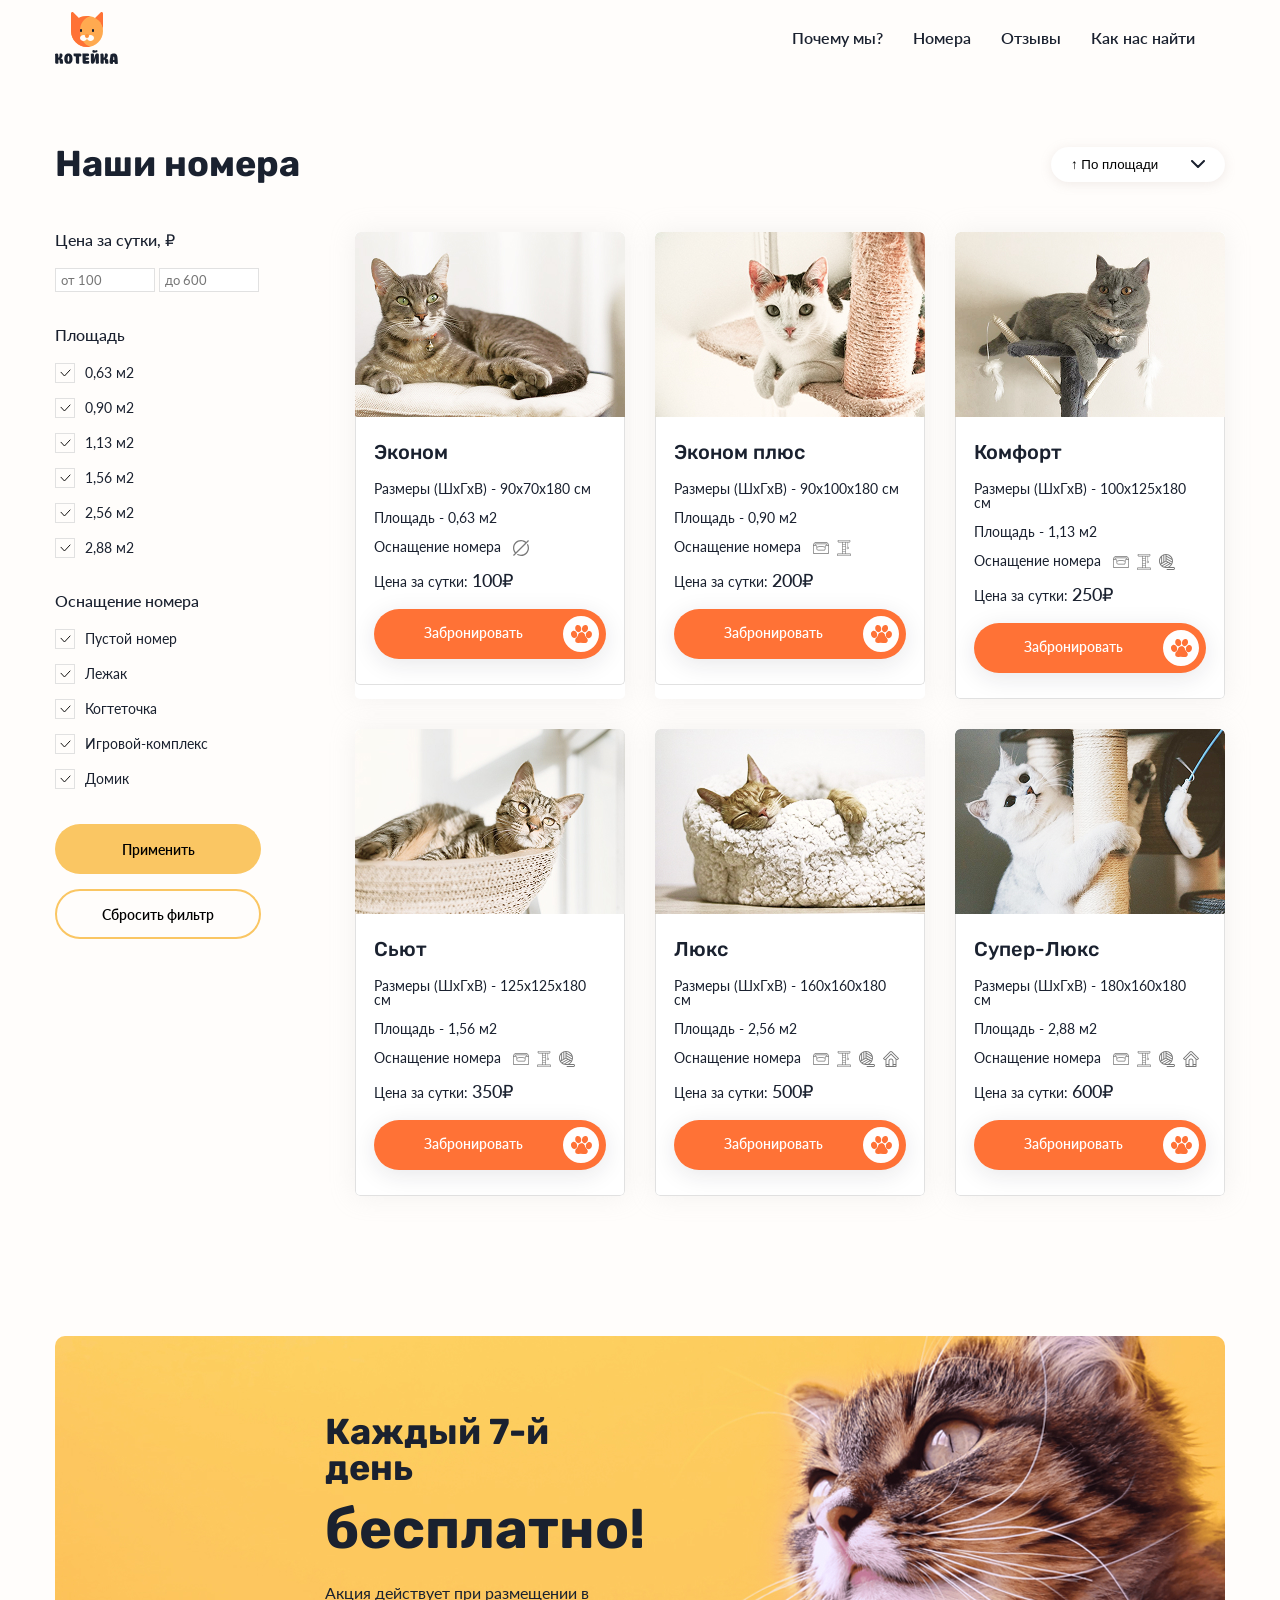
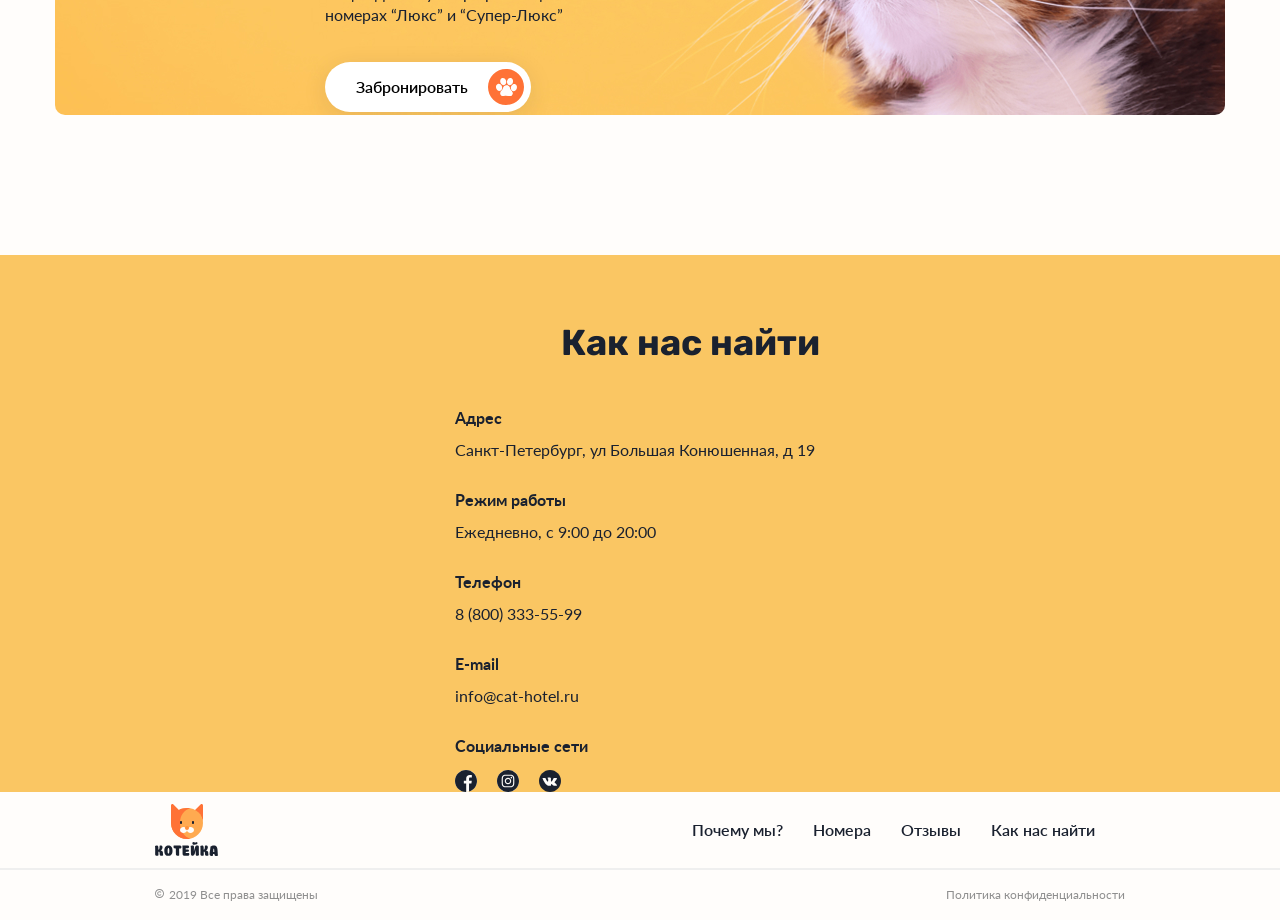
==== commit f705693a: "filtr - ok" ====
--- a/nomera.html
+++ b/nomera.html
@@ -11,6 +11,7 @@
   <link rel="stylesheet" href="css/globalStyle.css">
   <link rel="stylesheet" href="css/nomera.css">
   <link rel="stylesheet" href="css/slider_css.css">
+  <link rel="stylesheet" href="css/utils.css">
 
 </head>
 
@@ -50,17 +51,17 @@
             <!-- тело в котором параметры и грид -->
             <div class="filtr_body">
               <!-- параметры -->
-              <div class="filtr_body_parametr">
+              <form class="filtr_body_parametr" id="form_filtr">
                 <div class="filtr_price">
                   <p>Цена за сутки, ₽</p>
-                  <input type="number" placeholder="от 100" type="number" min="100" max="600">
-                  <input type="number" placeholder="до 600" type="number" min="100" max="600">
+                  <input type="number" placeholder="от 100" type="number" min="100" max="600" name="minPrice" required>
+                  <input type="number" placeholder="до 600" type="number" min="100" max="600" name="maxPrice" required>
                 </div>
 
                 <div class="filtr_square">
                   <p>Площадь</p>
                   <label>
-                    <input type="checkbox" class="fake_ch" checked>
+                    <input type="checkbox" class="fake_ch" checked value="0,63">
                     <span class="real_ch">
                       <svg width="11" height="8" viewBox="0 0 11 8" fill="none" xmlns="http://www.w3.org/2000/svg">
                         <path d="M1 3.25L4.46154 7L10 1" stroke="#141312" stroke-linecap="round"
@@ -70,7 +71,7 @@
                     0,63 м2
                   </label>
                   <label>
-                    <input type="checkbox" class="fake_ch" checked>
+                    <input type="checkbox" class="fake_ch" checked value="0,90">
                     <span class="real_ch">
                       <svg width="11" height="8" viewBox="0 0 11 8" fill="none" xmlns="http://www.w3.org/2000/svg">
                         <path d="M1 3.25L4.46154 7L10 1" stroke="#141312" stroke-linecap="round"
@@ -80,7 +81,7 @@
                     0,90 м2
                   </label>
                   <label>
-                    <input type="checkbox" class="fake_ch" checked>
+                    <input type="checkbox" class="fake_ch" checked value="1,13">
                     <span class="real_ch">
                       <svg width="11" height="8" viewBox="0 0 11 8" fill="none" xmlns="http://www.w3.org/2000/svg">
                         <path d="M1 3.25L4.46154 7L10 1" stroke="#141312" stroke-linecap="round"
@@ -90,7 +91,7 @@
                     1,13 м2
                   </label>
                   <label>
-                    <input type="checkbox" class="fake_ch" checked>
+                    <input type="checkbox" class="fake_ch" checked value="1,56">
                     <span class="real_ch">
                       <svg width="11" height="8" viewBox="0 0 11 8" fill="none" xmlns="http://www.w3.org/2000/svg">
                         <path d="M1 3.25L4.46154 7L10 1" stroke="#141312" stroke-linecap="round"
@@ -100,7 +101,7 @@
                     1,56 м2
                   </label>
                   <label>
-                    <input type="checkbox" class="fake_ch" checked>
+                    <input type="checkbox" class="fake_ch" checked value="2,56">
                     <span class="real_ch">
                       <svg width="11" height="8" viewBox="0 0 11 8" fill="none" xmlns="http://www.w3.org/2000/svg">
                         <path d="M1 3.25L4.46154 7L10 1" stroke="#141312" stroke-linecap="round"
@@ -110,7 +111,7 @@
                     2,56 м2
                   </label>
                   <label>
-                    <input type="checkbox" class="fake_ch" checked>
+                    <input type="checkbox" class="fake_ch" checked value="2,88">
                     <span class="real_ch">
                       <svg width="11" height="8" viewBox="0 0 11 8" fill="none" xmlns="http://www.w3.org/2000/svg">
                         <path d="M1 3.25L4.46154 7L10 1" stroke="#141312" stroke-linecap="round"
@@ -124,7 +125,7 @@
                 <div class="filtr_equipment">
                   <p>Оснащение номера</p>
                   <label>
-                    <input type="checkbox" class="fake_ch" checked>
+                    <input type="checkbox" class="fake_ch" checked value="noneNomer">
                     <span class="real_ch">
                       <svg width="11" height="8" viewBox="0 0 11 8" fill="none" xmlns="http://www.w3.org/2000/svg">
                         <path d="M1 3.25L4.46154 7L10 1" stroke="#141312" stroke-linecap="round"
@@ -134,7 +135,7 @@
                     Пустой номер
                   </label>
                   <label>
-                    <input type="checkbox" class="fake_ch" checked>
+                    <input type="checkbox" class="fake_ch" checked value="lezak">
                     <span class="real_ch">
                       <svg width="11" height="8" viewBox="0 0 11 8" fill="none" xmlns="http://www.w3.org/2000/svg">
                         <path d="M1 3.25L4.46154 7L10 1" stroke="#141312" stroke-linecap="round"
@@ -144,7 +145,7 @@
                     Лежак
                   </label>
                   <label>
-                    <input type="checkbox" class="fake_ch" checked>
+                    <input type="checkbox" class="fake_ch" checked value="kogtetochka">
                     <span class="real_ch">
                       <svg width="11" height="8" viewBox="0 0 11 8" fill="none" xmlns="http://www.w3.org/2000/svg">
                         <path d="M1 3.25L4.46154 7L10 1" stroke="#141312" stroke-linecap="round"
@@ -154,7 +155,7 @@
                     Когтеточка
                   </label>
                   <label>
-                    <input type="checkbox" class="fake_ch" checked>
+                    <input type="checkbox" class="fake_ch" checked value="gameComplex">
                     <span class="real_ch">
                       <svg width="11" height="8" viewBox="0 0 11 8" fill="none" xmlns="http://www.w3.org/2000/svg">
                         <path d="M1 3.25L4.46154 7L10 1" stroke="#141312" stroke-linecap="round"
@@ -164,7 +165,7 @@
                     Игровой-комплекс
                   </label>
                   <label>
-                    <input type="checkbox" class="fake_ch" checked>
+                    <input type="checkbox" class="fake_ch" checked value="domik">
                     <span class="real_ch">
                       <svg width="11" height="8" viewBox="0 0 11 8" fill="none" xmlns="http://www.w3.org/2000/svg">
                         <path d="M1 3.25L4.46154 7L10 1" stroke="#141312" stroke-linecap="round"
@@ -176,16 +177,16 @@
                 </div>
 
 
-                <button class="knopka knopka-prim">Применить</button>
-                <button class="knopka knopka-param">Сбросить фильтр</button>
-              </div>
+                <button class="knopka knopka-prim" type="submit">Применить</button>
+                <button class="knopka knopka-param" data-js-sbros-parametrow type="button">Сбросить фильтр</button>
+              </form>
 
 
               <!-- грид -->
               <div class="filtr_body_grid">
                 <!-- 1 -->
-                <div class="filtr_body_grid_item">
-                  <img src="images/filtr/content/1.jpg" alt="">
+                <div class="filtr_body_grid_item" data-js-price="100" data-js-ploshad="0,63" data-js-osnashenie="noneNomer">
+                  <a href="page_cat.html" data-js-page="1"> <img src="images/filtr/content/1.jpg" alt=""></a>
                   <div class="filtr_body_grid_item_inner">
                     <div class="filtr_body_grid_item-heading">Эконом</div>
                     <ul class="filtr_body_grid_item-ul">
@@ -198,12 +199,13 @@
                       </li>
                       <li class="filtr_body_grid_item-li">Цена за сутки: <span>100₽</span></li>
                     </ul>
-                    <a href="#" class="knopka filter-knopka">Забронировать</a>
+                    <button class="knopka filter-knopka">Забронировать</button>
                   </div>
                 </div>
                 <!-- 2 -->
-                <div class="filtr_body_grid_item">
-                  <img src="images/filtr/content/2.jpg" alt="">
+                <div class="filtr_body_grid_item" data-js-price="200" data-js-ploshad="0,90"
+                  data-js-osnashenie="lezak,kogtetochka">
+                  <a href="page_cat.html" data-js-page="2"><img src="images/filtr/content/2.jpg" alt=""></a>
                   <div class="filtr_body_grid_item_inner">
                     <div class="filtr_body_grid_item-heading">Эконом плюс</div>
                     <ul class="filtr_body_grid_item-ul">
@@ -211,18 +213,19 @@
                       <li class="filtr_body_grid_item-li">Площадь - 0,90 м2</li>
                       <li class="filtr_body_grid_item-li filtr_body_grid_item-li_flex">Оснащение номера
                         <div class="filtr_body_grid_item-li_flex-img" data-js-gamingComplex>
-                          <img src="images/filtr/icons/1.svg" alt="">
-                          <img src="images/filtr/icons/2.svg" alt="">
+                          <img src="images/filtr/icons/lezak.svg" alt="">
+                          <img src="images/filtr/icons/kogtetochka.svg" alt="">
                         </div>
                       </li>
                       <li class="filtr_body_grid_item-li">Цена за сутки: <span>200₽</span></li>
                     </ul>
-                    <a href="#" class="knopka filter-knopka">Забронировать</a>
+                    <button class="knopka filter-knopka">Забронировать</button>
                   </div>
                 </div>
                 <!-- 3 -->
-                <div class="filtr_body_grid_item">
-                  <img src="images/filtr/content/3.jpg" alt="">
+                <div class="filtr_body_grid_item" data-js-price="250" data-js-ploshad="1,13"
+                  data-js-osnashenie="lezak,kogtetochka,gameComplex">
+                  <a href="page_cat.html" data-js-page="3"><img src="images/filtr/content/3.jpg" alt=""></a>
                   <div class="filtr_body_grid_item_inner">
                     <div class="filtr_body_grid_item-heading">Комфорт</div>
                     <ul class="filtr_body_grid_item-ul">
@@ -230,19 +233,20 @@
                       <li class="filtr_body_grid_item-li">Площадь - 1,13 м2</li>
                       <li class="filtr_body_grid_item-li filtr_body_grid_item-li_flex">Оснащение номера
                         <div class="filtr_body_grid_item-li_flex-img" data-js-gamingComplex>
-                          <img src="images/filtr/icons/1.svg" alt="">
-                          <img src="images/filtr/icons/2.svg" alt="">
-                          <img src="images/filtr/icons/3.svg" alt="">
+                          <img src="images/filtr/icons/lezak.svg" alt="">
+                          <img src="images/filtr/icons/kogtetochka.svg" alt="">
+                          <img src="images/filtr/icons/gameComplex.svg" alt="">
                         </div>
                       </li>
                       <li class="filtr_body_grid_item-li">Цена за сутки: <span>250₽</span></li>
                     </ul>
-                    <a href="#" class="knopka filter-knopka">Забронировать</a>
+                    <button class="knopka filter-knopka">Забронировать</button>
                   </div>
                 </div>
                 <!-- 4 -->
-                <div class="filtr_body_grid_item">
-                  <img src="images/filtr/content/4.jpg" alt="">
+                <div class="filtr_body_grid_item" data-js-price="350" data-js-ploshad="1,56"
+                  data-js-osnashenie="lezak,kogtetochka,gameComplex">
+                  <a href="page_cat.html" data-js-page="4"> <img src="images/filtr/content/4.jpg" alt=""></a>
                   <div class="filtr_body_grid_item_inner">
                     <div class="filtr_body_grid_item-heading">Сьют</div>
                     <ul class="filtr_body_grid_item-ul">
@@ -250,19 +254,20 @@
                       <li class="filtr_body_grid_item-li">Площадь - 1,56 м2</li>
                       <li class="filtr_body_grid_item-li filtr_body_grid_item-li_flex">Оснащение номера
                         <div class="filtr_body_grid_item-li_flex-img" data-js-gamingComplex>
-                          <img src="images/filtr/icons/1.svg" alt="">
-                          <img src="images/filtr/icons/2.svg" alt="">
-                          <img src="images/filtr/icons/3.svg" alt="">
+                          <img src="images/filtr/icons/lezak.svg" alt="">
+                          <img src="images/filtr/icons/kogtetochka.svg" alt="">
+                          <img src="images/filtr/icons/gameComplex.svg" alt="">
                         </div>
                       </li>
                       <li class="filtr_body_grid_item-li">Цена за сутки: <span>350₽</span></li>
                     </ul>
-                    <a href="#" class="knopka filter-knopka">Забронировать</a>
+                    <button class="knopka filter-knopka">Забронировать</button>
                   </div>
                 </div>
                 <!-- 5 -->
-                <div class="filtr_body_grid_item">
-                  <img src="images/filtr/content/5.jpg" alt="">
+                <div class="filtr_body_grid_item" data-js-price="500" data-js-ploshad="2,56"
+                  data-js-osnashenie="lezak,kogtetochka,gameComplex,domik">
+                  <a href="page_cat.html" data-js-page="5"><img src="images/filtr/content/5.jpg" alt=""></a>
                   <div class="filtr_body_grid_item_inner">
                     <div class="filtr_body_grid_item-heading">Люкс</div>
                     <ul class="filtr_body_grid_item-ul">
@@ -270,20 +275,21 @@
                       <li class="filtr_body_grid_item-li">Площадь - 2,56 м2</li>
                       <li class="filtr_body_grid_item-li filtr_body_grid_item-li_flex">Оснащение номера
                         <div class="filtr_body_grid_item-li_flex-img" data-js-gamingComplex>
-                          <img src="images/filtr/icons/1.svg" alt="">
-                          <img src="images/filtr/icons/2.svg" alt="">
-                          <img src="images/filtr/icons/3.svg" alt="">
-                          <img src="images/filtr/icons/4.svg" alt="">
+                          <img src="images/filtr/icons/lezak.svg" alt="">
+                          <img src="images/filtr/icons/kogtetochka.svg" alt="">
+                          <img src="images/filtr/icons/gameComplex.svg" alt="">
+                          <img src="images/filtr/icons/domik.svg" alt="">
                         </div>
                       </li>
                       <li class="filtr_body_grid_item-li">Цена за сутки: <span>500₽</span></li>
                     </ul>
-                    <a href="#" class="knopka filter-knopka">Забронировать</a>
+                    <button class="knopka filter-knopka">Забронировать</button>
                   </div>
                 </div>
                 <!-- 6 -->
-                <div class="filtr_body_grid_item">
-                  <img src="images/filtr/content/6.jpg" alt="">
+                <div class="filtr_body_grid_item" data-js-price="600" data-js-ploshad="2,88"
+                  data-js-osnashenie="lezak,kogtetochka,gameComplex,domik">
+                  <a href="page_cat.html" data-js-page="6"><img src="images/filtr/content/6.jpg" alt=""></a>
                   <div class="filtr_body_grid_item_inner">
                     <div class="filtr_body_grid_item-heading">Супер-Люкс</div>
                     <ul class="filtr_body_grid_item-ul">
@@ -291,15 +297,15 @@
                       <li class="filtr_body_grid_item-li">Площадь - 2,88 м2</li>
                       <li class="filtr_body_grid_item-li filtr_body_grid_item-li_flex">Оснащение номера
                         <div class="filtr_body_grid_item-li_flex-img" data-js-gamingComplex>
-                          <img src="images/filtr/icons/1.svg" alt="">
-                          <img src="images/filtr/icons/2.svg" alt="">
-                          <img src="images/filtr/icons/3.svg" alt="">
-                          <img src="images/filtr/icons/4.svg" alt="">
+                          <img src="images/filtr/icons/lezak.svg" alt="">
+                          <img src="images/filtr/icons/kogtetochka.svg" alt="">
+                          <img src="images/filtr/icons/gameComplex.svg" alt="">
+                          <img src="images/filtr/icons/domik.svg" alt="">
                         </div>
                       </li>
                       <li class="filtr_body_grid_item-li">Цена за сутки: <span>600₽</span></li>
                     </ul>
-                    <a href="#" class="knopka filter-knopka">Забронировать</a>
+                    <button class="knopka filter-knopka">Забронировать</button>
                   </div>
                 </div>
               </div>
@@ -315,7 +321,7 @@
               <div class="aside-h2">бесплатно!</div>
               <div class="aside-p">Акция действует при размещении
                 в номерах “Люкс” и “Супер-Люкс” </div>
-              <a href="#" class="knopka oboi_knopka">Забронировать</a>
+              <button href="#" class="knopka oboi_knopka">Забронировать</button>
             </div>
           </div>
         </div>
@@ -398,6 +404,7 @@
   <script src="js/slick-1.8.1/slick/slick.min.js"></script>
   <script src="js/index.js"></script>
   <script src="js/title_castom.js"></script>
+  <script src="js/filtr_form.js"></script>
 
 </body>
 
--- a/css/globalStyle.css
+++ b/css/globalStyle.css
@@ -40,6 +40,21 @@
     transform: scale(1.1);
 }
 
+.oboi_knopka::after {
+    content: "";
+    position: absolute;
+
+    width: 36px;
+    height: 36px;
+
+    /* центрирует по вертикали кнопку  */
+    top: 50%;
+    transform: translateY(-50%);
+
+    right: 7px;
+    background: url("../images/lapa_button.svg") no-repeat center;
+}
+
 .heading {
     font-family: "Rubik-Bold", sans-serif;
     font-size: 36px;
@@ -159,3 +174,110 @@
 .footer_bottom-p img {
     margin-right: 5px;
 }
+
+
+/* nomera=============================================================================================================================== */
+
+.nomera {
+    margin-bottom: 140px;
+}
+
+.nomera-inner {
+    position: relative;
+    display: flex;
+    flex-direction: column;
+}
+
+.nomera-inner::before {
+    content: "";
+    position: absolute;
+
+    width: 484px;
+    height: 151px;
+
+    left: -160px;
+    top: 31px;
+
+    opacity: 20%;
+    background: url("../images/background/riba.svg") no-repeat center;
+
+    z-index: -1;
+}
+
+
+/* сам слайдер */
+.nomera_slider {
+    position: relative;
+    margin-bottom: 43px;
+
+}
+
+.nomera_slider-slide {
+    display: flex;
+    align-items: center;
+}
+
+.slide_image {
+    border-radius: 10px;
+    width: 600px;
+    height: 404px;
+}
+
+.slide-content {
+    display: flex;
+    flex-direction: column;
+
+    padding: 40px 100px;
+    background-color: #fff;
+    box-shadow: 0 0 25px 0 rgba(208, 208, 208, 0.25);
+    border-radius: 8px;
+
+    margin-left: -70px;
+    margin-right: 140px;
+    width: 500px;
+
+}
+
+.slide-content-h {
+    font-family: "Rubik-Medium", sans-serif;
+    font-size: 22px;
+    margin-bottom: 30px;
+}
+
+.slide-content-item {
+    margin-bottom: 20px;
+    display: flex;
+}
+
+.slide-content-item:last-child {
+    margin-bottom: 30px;
+}
+
+/* кружочек */
+.slide-content-item span {
+    width: 13px;
+    height: 13px;
+    background-color: #FAC663;
+    border-radius: 50%;
+    margin-right: 8px;
+}
+
+.slide-content-knopka {
+    background-color: #FF7236;
+    color: rgb(255, 255, 255);
+}
+
+.slide-content-knopka::after {
+    content: "";
+    position: absolute;
+
+    width: 36px;
+    height: 36px;
+
+    /* центрирует по вертикали кнопку  */
+    top: 50%;
+    transform: translateY(-50%);
+
+    right: 7px;
+    background: url("../images/lapa_button2.svg") no-repeat center;
+}
--- a/css/utils.css
+++ b/css/utils.css
@@ -0,0 +1,12 @@
+.visually-hidden {
+  position: absolute !important;
+  width: 1px !important;
+  height: 1px !important;
+  margin: -1px !important;
+  border: 0 !important;
+  padding: 0 !important;
+  white-space: nowrap !important;
+  clip-path: inset(100%) !important;
+  clip: rect(0 0 0 0) !important;
+  overflow: hidden !important;
+}
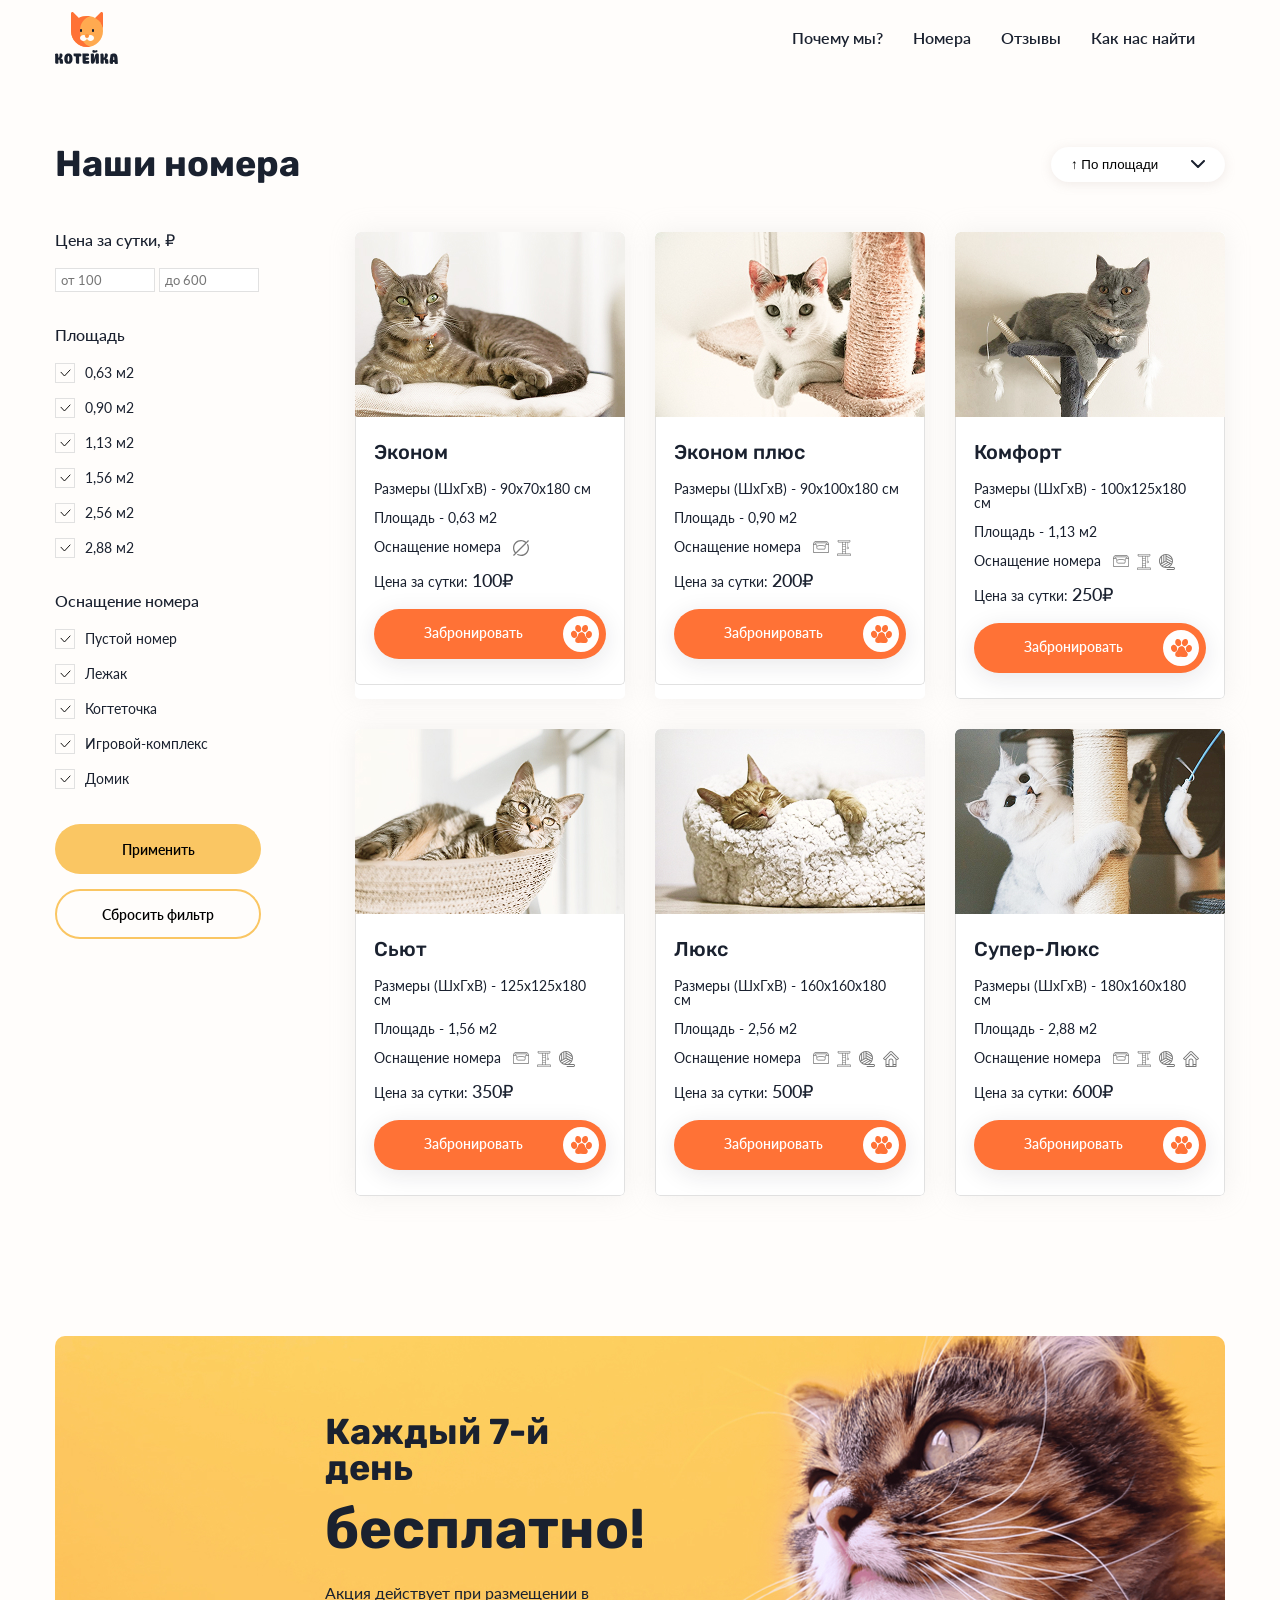
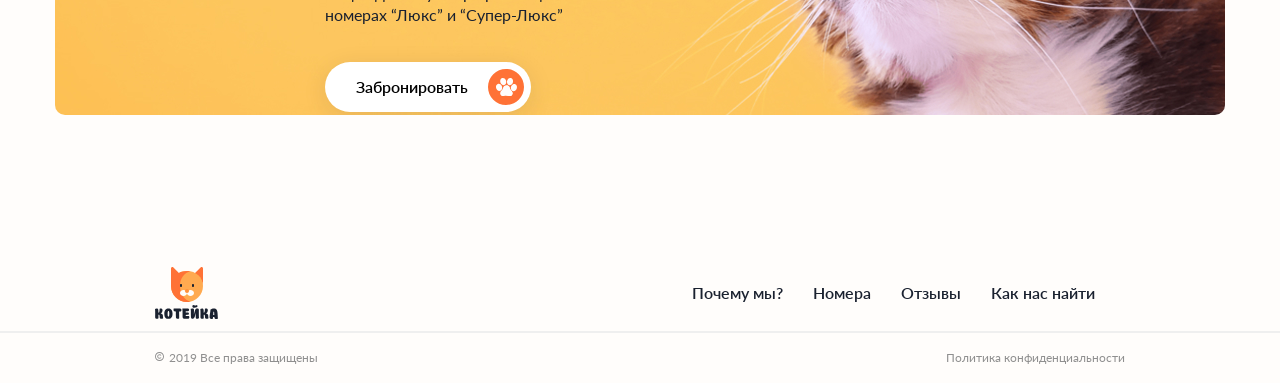
==== commit 4eb0d8f5: "title castom fix" ====
--- a/nomera.html
+++ b/nomera.html
@@ -41,7 +41,7 @@
             <!-- Заголовок и сортировка (селектолр) -->
             <div class="filtr_heading">
               <div class="heading heading-filtr">Наши номера</div>
-              <select class="filtr_heading-sortirowka">
+              <select class="filtr_heading-sortirowka" data-js-sortirowka>
                 <option value="plB">↑ По площади</option>
                 <option value="plM">↓ По площади</option>
                 <option value="cB">↑ По цене</option>
@@ -185,7 +185,8 @@
               <!-- грид -->
               <div class="filtr_body_grid">
                 <!-- 1 -->
-                <div class="filtr_body_grid_item" data-js-price="100" data-js-ploshad="0,63" data-js-osnashenie="noneNomer">
+                <div class="filtr_body_grid_item" data-js-price="100" data-js-ploshad="0,63"
+                  data-js-osnashenie="noneNomer">
                   <a href="page_cat.html" data-js-page="1"> <img src="images/filtr/content/1.jpg" alt=""></a>
                   <div class="filtr_body_grid_item_inner">
                     <div class="filtr_body_grid_item-heading">Эконом</div>
@@ -193,8 +194,10 @@
                       <li class="filtr_body_grid_item-li">Размеры (ШхГхВ) - 90х70х180 см</li>
                       <li class="filtr_body_grid_item-li">Площадь - 0,63 м2</li>
                       <li class="filtr_body_grid_item-li filtr_body_grid_item-li_flex">Оснащение номера
-                        <div class="filtr_body_grid_item-li_flex-img" data-js-none>
-                          <img src="images/filtr/icons/pusto.svg" alt="">
+                        <div class="filtr_body_grid_item-li_flex-img">
+                          <div data-js-osnashenie-img="Пусто">
+                            <img src="images/filtr/icons/pusto.svg" alt="Пусто">
+                          </div>
                         </div>
                       </li>
                       <li class="filtr_body_grid_item-li">Цена за сутки: <span>100₽</span></li>
@@ -202,6 +205,7 @@
                     <button class="knopka filter-knopka">Забронировать</button>
                   </div>
                 </div>
+
                 <!-- 2 -->
                 <div class="filtr_body_grid_item" data-js-price="200" data-js-ploshad="0,90"
                   data-js-osnashenie="lezak,kogtetochka">
@@ -212,9 +216,13 @@
                       <li class="filtr_body_grid_item-li">Размеры (ШхГхВ) - 90х100х180 см</li>
                       <li class="filtr_body_grid_item-li">Площадь - 0,90 м2</li>
                       <li class="filtr_body_grid_item-li filtr_body_grid_item-li_flex">Оснащение номера
-                        <div class="filtr_body_grid_item-li_flex-img" data-js-gamingComplex>
-                          <img src="images/filtr/icons/lezak.svg" alt="">
-                          <img src="images/filtr/icons/kogtetochka.svg" alt="">
+                        <div class="filtr_body_grid_item-li_flex-img">
+                          <div data-js-osnashenie-img="Лежак">
+                            <img src="images/filtr/icons/lezak.svg" alt="Лежак">
+                          </div>
+                          <div data-js-osnashenie-img="Когтеточка">
+                            <img src="images/filtr/icons/kogtetochka.svg" alt="Когтеточка">
+                          </div>
                         </div>
                       </li>
                       <li class="filtr_body_grid_item-li">Цена за сутки: <span>200₽</span></li>
@@ -222,6 +230,7 @@
                     <button class="knopka filter-knopka">Забронировать</button>
                   </div>
                 </div>
+
                 <!-- 3 -->
                 <div class="filtr_body_grid_item" data-js-price="250" data-js-ploshad="1,13"
                   data-js-osnashenie="lezak,kogtetochka,gameComplex">
@@ -232,10 +241,16 @@
                       <li class="filtr_body_grid_item-li">Размеры (ШхГхВ) - 100х125х180 см</li>
                       <li class="filtr_body_grid_item-li">Площадь - 1,13 м2</li>
                       <li class="filtr_body_grid_item-li filtr_body_grid_item-li_flex">Оснащение номера
-                        <div class="filtr_body_grid_item-li_flex-img" data-js-gamingComplex>
-                          <img src="images/filtr/icons/lezak.svg" alt="">
-                          <img src="images/filtr/icons/kogtetochka.svg" alt="">
-                          <img src="images/filtr/icons/gameComplex.svg" alt="">
+                        <div class="filtr_body_grid_item-li_flex-img">
+                          <div data-js-osnashenie-img="Лежак">
+                            <img src="images/filtr/icons/lezak.svg" alt="Лежак">
+                          </div>
+                          <div data-js-osnashenie-img="Когтеточка">
+                            <img src="images/filtr/icons/kogtetochka.svg" alt="Когтеточка">
+                          </div>
+                          <div data-js-osnashenie-img="Игровой комплекс">
+                            <img src="images/filtr/icons/gameComplex.svg" alt="Игровой комплекс">
+                          </div>
                         </div>
                       </li>
                       <li class="filtr_body_grid_item-li">Цена за сутки: <span>250₽</span></li>
@@ -243,6 +258,7 @@
                     <button class="knopka filter-knopka">Забронировать</button>
                   </div>
                 </div>
+
                 <!-- 4 -->
                 <div class="filtr_body_grid_item" data-js-price="350" data-js-ploshad="1,56"
                   data-js-osnashenie="lezak,kogtetochka,gameComplex">
@@ -253,10 +269,16 @@
                       <li class="filtr_body_grid_item-li">Размеры (ШхГхВ) - 125х125х180 см</li>
                       <li class="filtr_body_grid_item-li">Площадь - 1,56 м2</li>
                       <li class="filtr_body_grid_item-li filtr_body_grid_item-li_flex">Оснащение номера
-                        <div class="filtr_body_grid_item-li_flex-img" data-js-gamingComplex>
-                          <img src="images/filtr/icons/lezak.svg" alt="">
-                          <img src="images/filtr/icons/kogtetochka.svg" alt="">
-                          <img src="images/filtr/icons/gameComplex.svg" alt="">
+                        <div class="filtr_body_grid_item-li_flex-img">
+                          <div data-js-osnashenie-img="Лежак">
+                            <img src="images/filtr/icons/lezak.svg" alt="Лежак">
+                          </div>
+                          <div data-js-osnashenie-img="Когтеточка">
+                            <img src="images/filtr/icons/kogtetochka.svg" alt="Когтеточка">
+                          </div>
+                          <div data-js-osnashenie-img="Игровой комплекс">
+                            <img src="images/filtr/icons/gameComplex.svg" alt="Игровой комплекс">
+                          </div>
                         </div>
                       </li>
                       <li class="filtr_body_grid_item-li">Цена за сутки: <span>350₽</span></li>
@@ -264,6 +286,7 @@
                     <button class="knopka filter-knopka">Забронировать</button>
                   </div>
                 </div>
+
                 <!-- 5 -->
                 <div class="filtr_body_grid_item" data-js-price="500" data-js-ploshad="2,56"
                   data-js-osnashenie="lezak,kogtetochka,gameComplex,domik">
@@ -274,11 +297,19 @@
                       <li class="filtr_body_grid_item-li">Размеры (ШхГхВ) - 160х160х180 см</li>
                       <li class="filtr_body_grid_item-li">Площадь - 2,56 м2</li>
                       <li class="filtr_body_grid_item-li filtr_body_grid_item-li_flex">Оснащение номера
-                        <div class="filtr_body_grid_item-li_flex-img" data-js-gamingComplex>
-                          <img src="images/filtr/icons/lezak.svg" alt="">
-                          <img src="images/filtr/icons/kogtetochka.svg" alt="">
-                          <img src="images/filtr/icons/gameComplex.svg" alt="">
-                          <img src="images/filtr/icons/domik.svg" alt="">
+                        <div class="filtr_body_grid_item-li_flex-img">
+                          <div data-js-osnashenie-img="Лежак">
+                            <img src="images/filtr/icons/lezak.svg" alt="Лежак">
+                          </div>
+                          <div data-js-osnashenie-img="Когтеточка">
+                            <img src="images/filtr/icons/kogtetochka.svg" alt="Когтеточка">
+                          </div>
+                          <div data-js-osnashenie-img="Игровой комплекс">
+                            <img src="images/filtr/icons/gameComplex.svg" alt="Игровой комплекс">
+                          </div>
+                          <div data-js-osnashenie-img="Домик">
+                            <img src="images/filtr/icons/domik.svg" alt="Домик">
+                          </div>
                         </div>
                       </li>
                       <li class="filtr_body_grid_item-li">Цена за сутки: <span>500₽</span></li>
@@ -286,6 +317,7 @@
                     <button class="knopka filter-knopka">Забронировать</button>
                   </div>
                 </div>
+
                 <!-- 6 -->
                 <div class="filtr_body_grid_item" data-js-price="600" data-js-ploshad="2,88"
                   data-js-osnashenie="lezak,kogtetochka,gameComplex,domik">
@@ -296,11 +328,19 @@
                       <li class="filtr_body_grid_item-li">Размеры (ШхГхВ) - 180х160х180 см</li>
                       <li class="filtr_body_grid_item-li">Площадь - 2,88 м2</li>
                       <li class="filtr_body_grid_item-li filtr_body_grid_item-li_flex">Оснащение номера
-                        <div class="filtr_body_grid_item-li_flex-img" data-js-gamingComplex>
-                          <img src="images/filtr/icons/lezak.svg" alt="">
-                          <img src="images/filtr/icons/kogtetochka.svg" alt="">
-                          <img src="images/filtr/icons/gameComplex.svg" alt="">
-                          <img src="images/filtr/icons/domik.svg" alt="">
+                        <div class="filtr_body_grid_item-li_flex-img">
+                          <div data-js-osnashenie-img="Лежак">
+                            <img src="images/filtr/icons/lezak.svg" alt="Лежак">
+                          </div>
+                          <div data-js-osnashenie-img="Когтеточка">
+                            <img src="images/filtr/icons/kogtetochka.svg" alt="Когтеточка">
+                          </div>
+                          <div data-js-osnashenie-img="Игровой комплекс">
+                            <img src="images/filtr/icons/gameComplex.svg" alt="Игровой комплекс">
+                          </div>
+                          <div data-js-osnashenie-img="Домик">
+                            <img src="images/filtr/icons/domik.svg" alt="Домик">
+                          </div>
                         </div>
                       </li>
                       <li class="filtr_body_grid_item-li">Цена за сутки: <span>600₽</span></li>
@@ -327,7 +367,7 @@
         </div>
 
       </section>
-      <section class="map" id="map">
+      <!-- <section class="map" id="map">
         <div class="container">
           <div class="map-inner">
             <div class="map_text">
@@ -366,7 +406,7 @@
           <script type="text/javascript" charset="utf-8" async
             src="https://api-maps.yandex.ru/services/constructor/1.0/js/?um=constructor%3Aa5fc6bd078cab195d13f2b5de5ab427fbbad69decf371b7829a983c50aaca92b&amp;width=800&amp;height=580&amp;lang=ru_RU&amp;scroll=true"></script>
         </div>
-      </section>
+      </section> -->
       <footer class="footer">
         <div class="header_top">
           <div class="container">
--- a/css/nomera.css
+++ b/css/nomera.css
@@ -277,7 +277,7 @@
     font-size: 12px;
     padding: 18px 20px 20px 20px;
 
-    top: -50px;
+    top:  -70px;
     left: -90px;
     background-image: url('../images/filtr/title_castom/title_castom.svg');
     width: 150px;
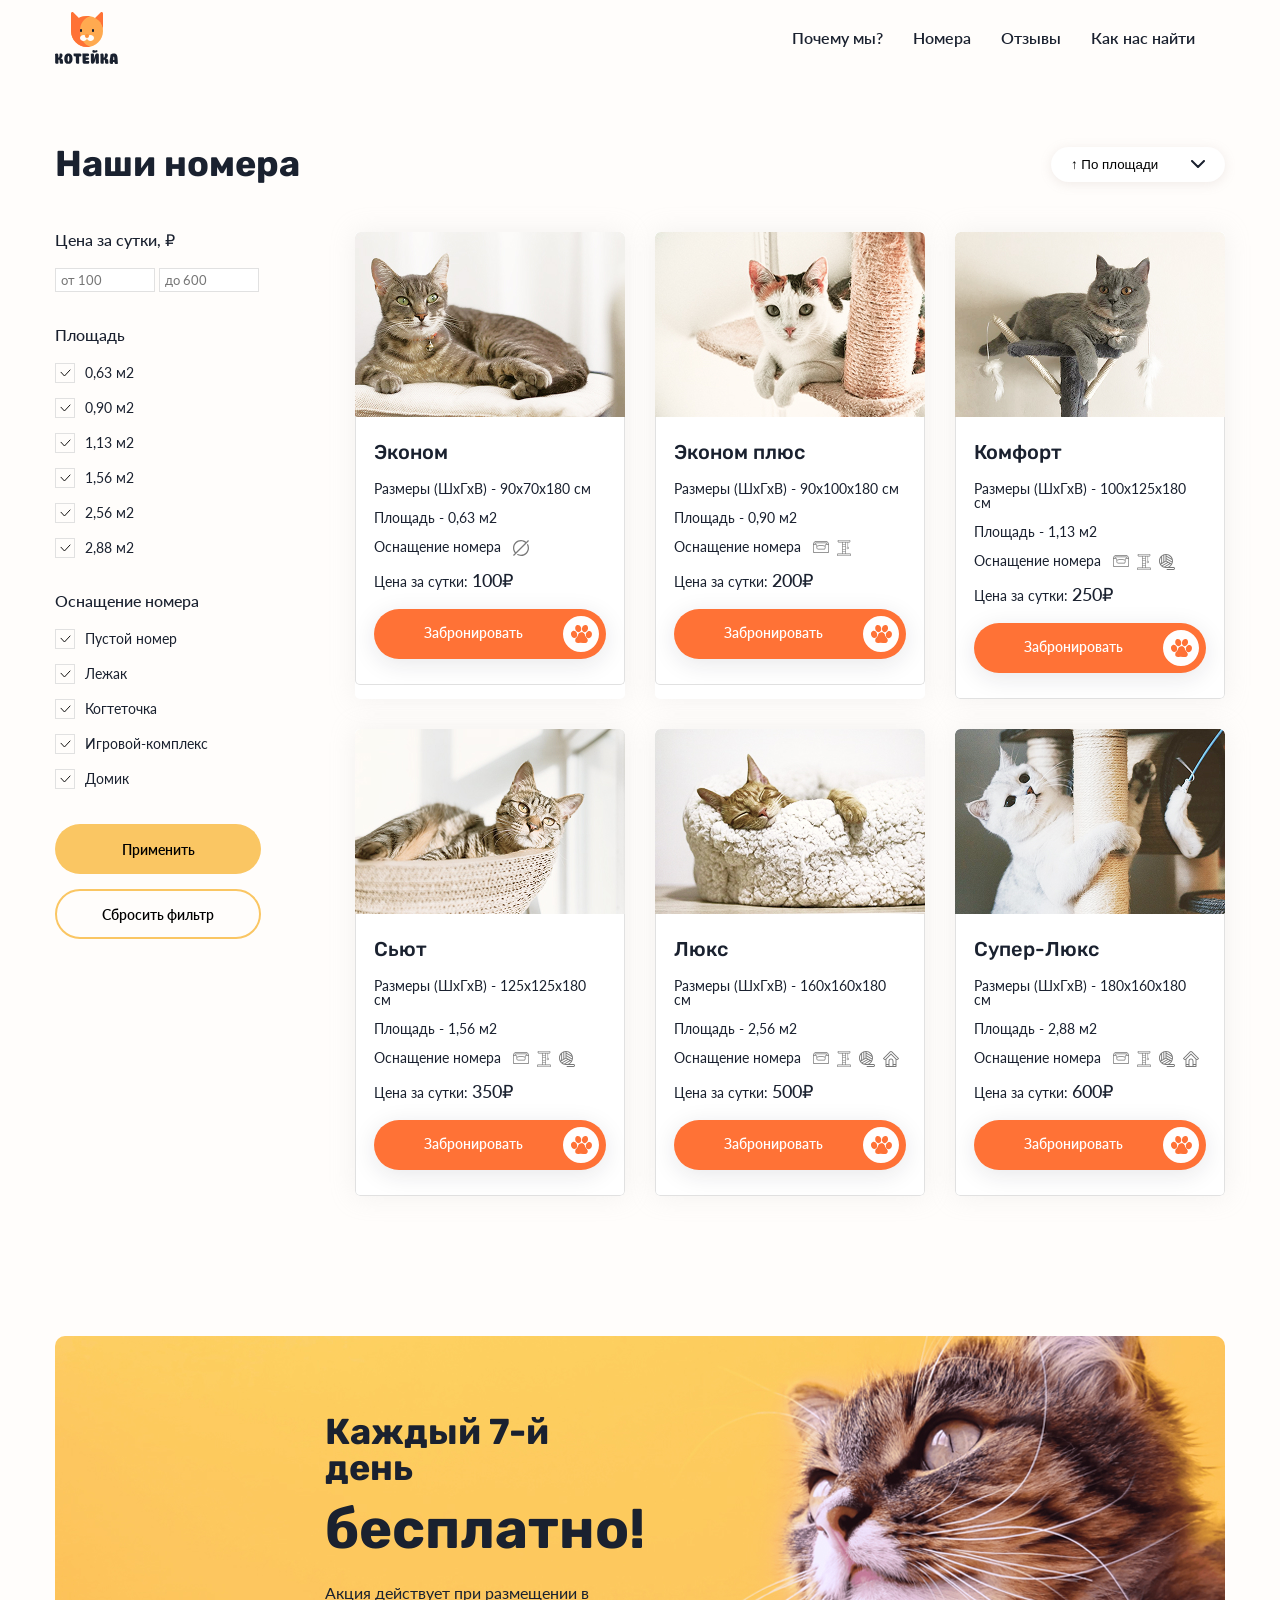
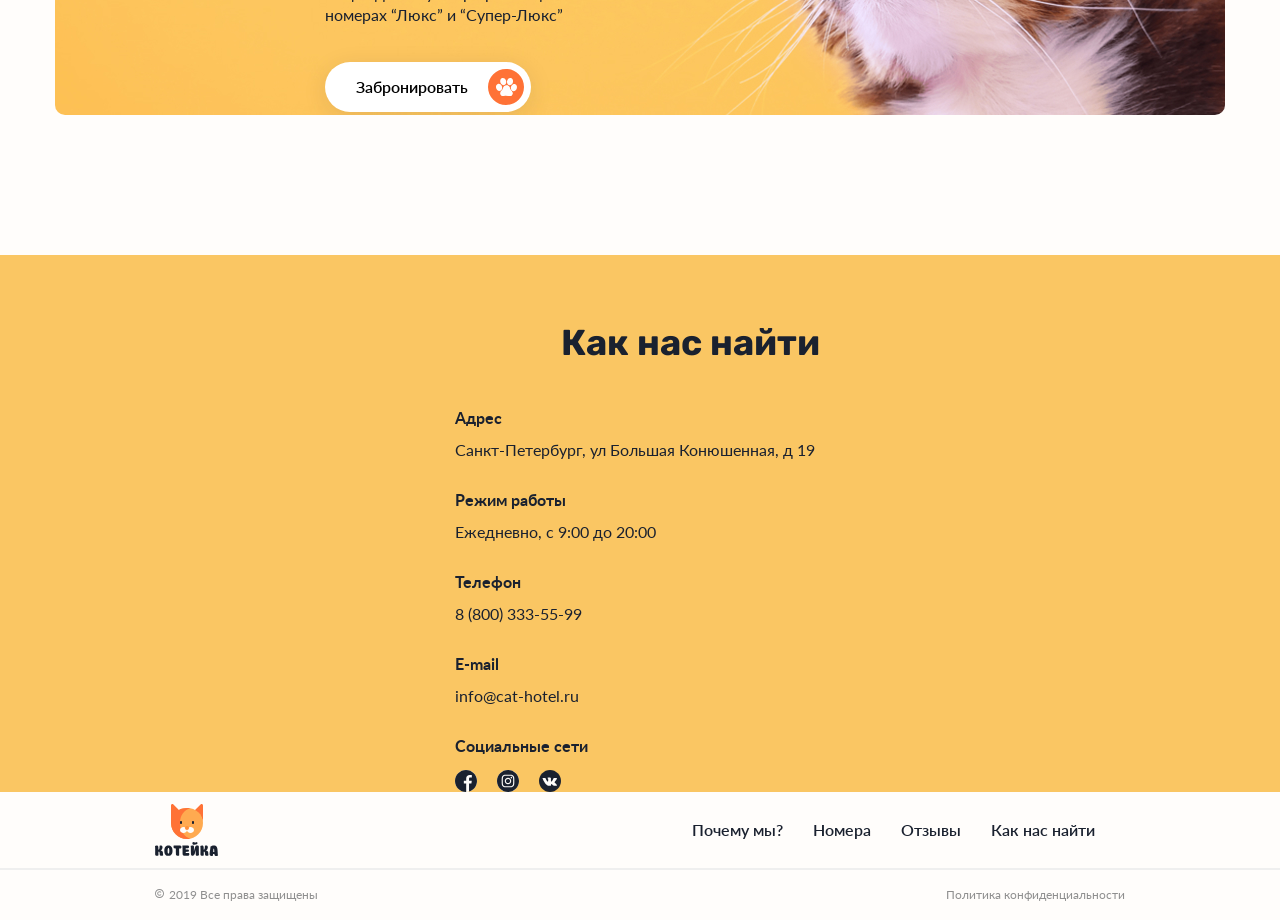
==== commit 3a28f4a9: "desktop version - ok" ====
--- a/nomera.html
+++ b/nomera.html
@@ -12,6 +12,8 @@
   <link rel="stylesheet" href="css/nomera.css">
   <link rel="stylesheet" href="css/slider_css.css">
   <link rel="stylesheet" href="css/utils.css">
+    <link rel="stylesheet" href="css/windowDialog.css">
+
 
 </head>
 
@@ -35,6 +37,51 @@
       </div>
     </header>
     <main>
+         <section class="window_input visually-hidden">
+                <div class="window_input_background">
+                    <div class="window">
+                        <div class="headingKrestik">
+                            <div class="heading heading_window">Забронировать номер</div>
+                            <button type="button" class="krestik">
+                                <svg width="18" height="18" viewBox="0 0 18 18" fill="none"
+                                    xmlns="http://www.w3.org/2000/svg">
+                                    <path d="M1 1L17 17M17 1L1 17" stroke="#1A212F" stroke-width="2"
+                                        stroke-linecap="round" stroke-linejoin="round" />
+                                </svg>
+                            </button>
+                        </div>
+                        <form id="asdasd">
+                            <div class="inputs_norm">
+                                <input class="input_window" type="text" placeholder="Ваше имя">
+                                <input class="input_window" type="text" placeholder="Имя Питомца">
+                                <input class="input_window" type="tel" placeholder="Телефон">
+                                <input class="input_window" type="email" placeholder="E-mail">
+                            </div>
+                            <div class="inputs_minMax">
+                                Дата заезда с <input type="date" class="input_window-date" placeholder="26.01.2020"> по
+                                <input type="date" class="input_window-date" placeholder="26.02.2020">
+                            </div>
+                            <button class="knopka filter-knopka knopka-submit" type="button">Отправить заявку</button>
+                        </form>
+                    </div>
+                    <div class="window_submit-ok visually-hidden">
+                        <div class="window-ok">
+                            <div class="headingKrestik headingKrestik-ok">
+                                <div class="heading heading_window">Спасибо за заявку!</div>
+                                <button type="button" class="krestik">
+                                    <svg width="18" height="18" viewBox="0 0 18 18" fill="none"
+                                        xmlns="http://www.w3.org/2000/svg">
+                                        <path d="M1 1L17 17M17 1L1 17" stroke="#1A212F" stroke-width="2"
+                                            stroke-linecap="round" stroke-linejoin="round" />
+                                    </svg>
+                                </button>
+                            </div>
+                            <p class="window-ok-text">Мы свяжемся с вами в ближайшее время</p>
+                            <button class="knopka filter-knopka knopka-submit" type="button">Ок</button>
+                        </div>
+                    </div>
+                </div>
+            </section>
       <section class="filtr">
         <div class="container">
           <div class="filtr-inner">
@@ -178,7 +225,7 @@
 
 
                 <button class="knopka knopka-prim" type="submit">Применить</button>
-                <button class="knopka knopka-param" data-js-sbros-parametrow type="button">Сбросить фильтр</button>
+                <button class="knopka knopka-param" data-js-sbros-parametrow type="reset">Сбросить фильтр</button>
               </form>
 
 
@@ -186,7 +233,7 @@
               <div class="filtr_body_grid">
                 <!-- 1 -->
                 <div class="filtr_body_grid_item" data-js-price="100" data-js-ploshad="0,63"
-                  data-js-osnashenie="noneNomer">
+                  data-js-osnashenie="noneNomer" data-js-heading="Эконом" data-js-size="90х70х180">
                   <a href="page_cat.html" data-js-page="1"> <img src="images/filtr/content/1.jpg" alt=""></a>
                   <div class="filtr_body_grid_item_inner">
                     <div class="filtr_body_grid_item-heading">Эконом</div>
@@ -208,7 +255,7 @@
 
                 <!-- 2 -->
                 <div class="filtr_body_grid_item" data-js-price="200" data-js-ploshad="0,90"
-                  data-js-osnashenie="lezak,kogtetochka">
+                  data-js-osnashenie="lezak,kogtetochka" data-js-heading="Эконом плюс" data-js-size="90х100х180">
                   <a href="page_cat.html" data-js-page="2"><img src="images/filtr/content/2.jpg" alt=""></a>
                   <div class="filtr_body_grid_item_inner">
                     <div class="filtr_body_grid_item-heading">Эконом плюс</div>
@@ -233,7 +280,8 @@
 
                 <!-- 3 -->
                 <div class="filtr_body_grid_item" data-js-price="250" data-js-ploshad="1,13"
-                  data-js-osnashenie="lezak,kogtetochka,gameComplex">
+                  data-js-osnashenie="lezak,kogtetochka,gameComplex" data-js-heading="Комфорт"
+                  data-js-size="100х125х180">
                   <a href="page_cat.html" data-js-page="3"><img src="images/filtr/content/3.jpg" alt=""></a>
                   <div class="filtr_body_grid_item_inner">
                     <div class="filtr_body_grid_item-heading">Комфорт</div>
@@ -261,7 +309,7 @@
 
                 <!-- 4 -->
                 <div class="filtr_body_grid_item" data-js-price="350" data-js-ploshad="1,56"
-                  data-js-osnashenie="lezak,kogtetochka,gameComplex">
+                  data-js-osnashenie="lezak,kogtetochka,gameComplex" data-js-heading="Сьют" data-js-size="125х125х180">
                   <a href="page_cat.html" data-js-page="4"> <img src="images/filtr/content/4.jpg" alt=""></a>
                   <div class="filtr_body_grid_item_inner">
                     <div class="filtr_body_grid_item-heading">Сьют</div>
@@ -289,7 +337,8 @@
 
                 <!-- 5 -->
                 <div class="filtr_body_grid_item" data-js-price="500" data-js-ploshad="2,56"
-                  data-js-osnashenie="lezak,kogtetochka,gameComplex,domik">
+                  data-js-osnashenie="lezak,kogtetochka,gameComplex,domik" data-js-heading="Люкс"
+                  data-js-size="160х160х180">
                   <a href="page_cat.html" data-js-page="5"><img src="images/filtr/content/5.jpg" alt=""></a>
                   <div class="filtr_body_grid_item_inner">
                     <div class="filtr_body_grid_item-heading">Люкс</div>
@@ -320,7 +369,8 @@
 
                 <!-- 6 -->
                 <div class="filtr_body_grid_item" data-js-price="600" data-js-ploshad="2,88"
-                  data-js-osnashenie="lezak,kogtetochka,gameComplex,domik">
+                  data-js-osnashenie="lezak,kogtetochka,gameComplex,domik" data-js-heading="Супер-Люкс"
+                  data-js-size="180х160х180">
                   <a href="page_cat.html" data-js-page="6"><img src="images/filtr/content/6.jpg" alt=""></a>
                   <div class="filtr_body_grid_item_inner">
                     <div class="filtr_body_grid_item-heading">Супер-Люкс</div>
@@ -367,7 +417,7 @@
         </div>
 
       </section>
-      <!-- <section class="map" id="map">
+      <section class="map" id="map">
         <div class="container">
           <div class="map-inner">
             <div class="map_text">
@@ -406,7 +456,7 @@
           <script type="text/javascript" charset="utf-8" async
             src="https://api-maps.yandex.ru/services/constructor/1.0/js/?um=constructor%3Aa5fc6bd078cab195d13f2b5de5ab427fbbad69decf371b7829a983c50aaca92b&amp;width=800&amp;height=580&amp;lang=ru_RU&amp;scroll=true"></script>
         </div>
-      </section> -->
+      </section>
       <footer class="footer">
         <div class="header_top">
           <div class="container">
@@ -445,6 +495,8 @@
   <script src="js/index.js"></script>
   <script src="js/title_castom.js"></script>
   <script src="js/filtr_form.js"></script>
+  <script src="js/newNomer.js"></script>
+  <script src="js/submitForm.js"></script>
 
 </body>
 
--- a/css/globalStyle.css
+++ b/css/globalStyle.css
@@ -54,6 +54,31 @@
     right: 7px;
     background: url("../images/lapa_button.svg") no-repeat center;
 }
+
+
+.filter-knopka {
+    background-color: #FF7236;
+    color: rgb(255, 255, 255);
+    font-size: 14px;
+    width: 100%;
+    text-align: center;
+}
+
+.filter-knopka::after {
+    content: "";
+    position: absolute;
+
+    width: 36px;
+    height: 36px;
+
+    /* центрирует по вертикали кнопку  */
+    top: 50%;
+    transform: translateY(-50%);
+
+    right: 7px;
+    background: url("../images/lapa_button2.svg") no-repeat center;
+}
+
 
 .heading {
     font-family: "Rubik-Bold", sans-serif;
--- a/css/nomera.css
+++ b/css/nomera.css
@@ -209,29 +209,6 @@
 
 }
 
-.filter-knopka {
-    background-color: #FF7236;
-    color: rgb(255, 255, 255);
-    font-size: 14px;
-    width: 100%;
-    text-align: center;
-}
-
-.filter-knopka::after {
-    content: "";
-    position: absolute;
-
-    width: 36px;
-    height: 36px;
-
-    /* центрирует по вертикали кнопку  */
-    top: 50%;
-    transform: translateY(-50%);
-
-    right: 7px;
-    background: url("../images/lapa_button2.svg") no-repeat center;
-}
-
 /* aside================================================================================================================================================== */
 
 .aside {
--- a/css/windowDialog.css
+++ b/css/windowDialog.css
@@ -0,0 +1,135 @@
+.window_input_background {
+  display: flex;
+  justify-content: center;
+  align-items: center;
+  background-color: rgb(255, 255, 255, 0.5);
+
+  width: 100%;
+  height: 100%;
+
+  position: fixed;
+  top: 0px;
+  z-index: 2;
+  backdrop-filter: blur(8px);
+}
+
+.window {
+  position: relative;
+  display: flex;
+  flex-direction: column;
+
+  background-color: #FFFEFD;
+  border-radius: 10px;
+  box-shadow: 0 0 25px 0 rgba(208, 208, 208, 0.25);
+
+  width: 570px;
+  height: 650px;
+  padding: 70px;
+  color: #1A212F;
+  overflow: hidden;
+}
+
+.window::before {
+  content: '';
+  position: absolute;
+  background-image: url('../images/window_input/paw.svg');
+  width: 123px;
+  height: 128px;
+  top: -30px;
+  left: -20px;
+}
+
+.window-ok {
+  position: relative;
+  display: flex;
+  flex-direction: column;
+
+  background-color: #FFFEFD;
+  border-radius: 10px;
+  box-shadow: 0 0 25px 0 rgba(208, 208, 208, 0.25);
+
+  padding: 70px;
+  color: #1A212F;
+  overflow: hidden;
+  width: 580px;
+  height: 285px;
+}
+
+.window-ok::before {
+  content: '';
+  position: absolute;
+  background-image: url('../images/window_input/paw.svg');
+  transform: rotate(270deg);
+  width: 123px;
+  height: 128px;
+  bottom: -10px;
+  left: -10px;
+}
+
+.headingKrestik {
+  position: relative;
+  display: flex;
+  justify-content: center;
+  align-items: center;
+  margin-bottom: 50px;
+}
+
+.headingKrestik-ok {
+  margin-bottom: 25px;
+}
+
+.window-ok-text {
+  margin-bottom: 50px;
+  text-align: center;
+}
+
+.heading_window {
+  font-size: 28px;
+  margin-bottom: 0px;
+}
+
+.krestik {
+  position: absolute;
+  top: -28px;
+  right: -28px;
+  background-color: transparent;
+
+}
+
+.inputs_norm {
+  display: flex;
+  flex-direction: column;
+  align-items: center;
+  gap: 20px;
+  margin-bottom: 20px;
+}
+
+.input_window {
+  border: 1px solid #d7d7d7;
+  border-radius: 25px;
+  width: 100%;
+  height: 52px;
+  padding: 20px 0px 20px 30px;
+}
+
+.input_window-date {
+  border: 1px solid #d7d7d7;
+  border-radius: 25px;
+  width: 129px;
+  height: 52px;
+  padding: 14px;
+}
+
+.inputs_minMax {
+  display: flex;
+  align-items: center;
+  justify-content: space-between;
+  margin-bottom: 50px;
+}
+
+.knopka-submit {
+  width: auto;
+  margin-top: auto;
+  margin-left: auto;
+  margin-right: auto;
+}
